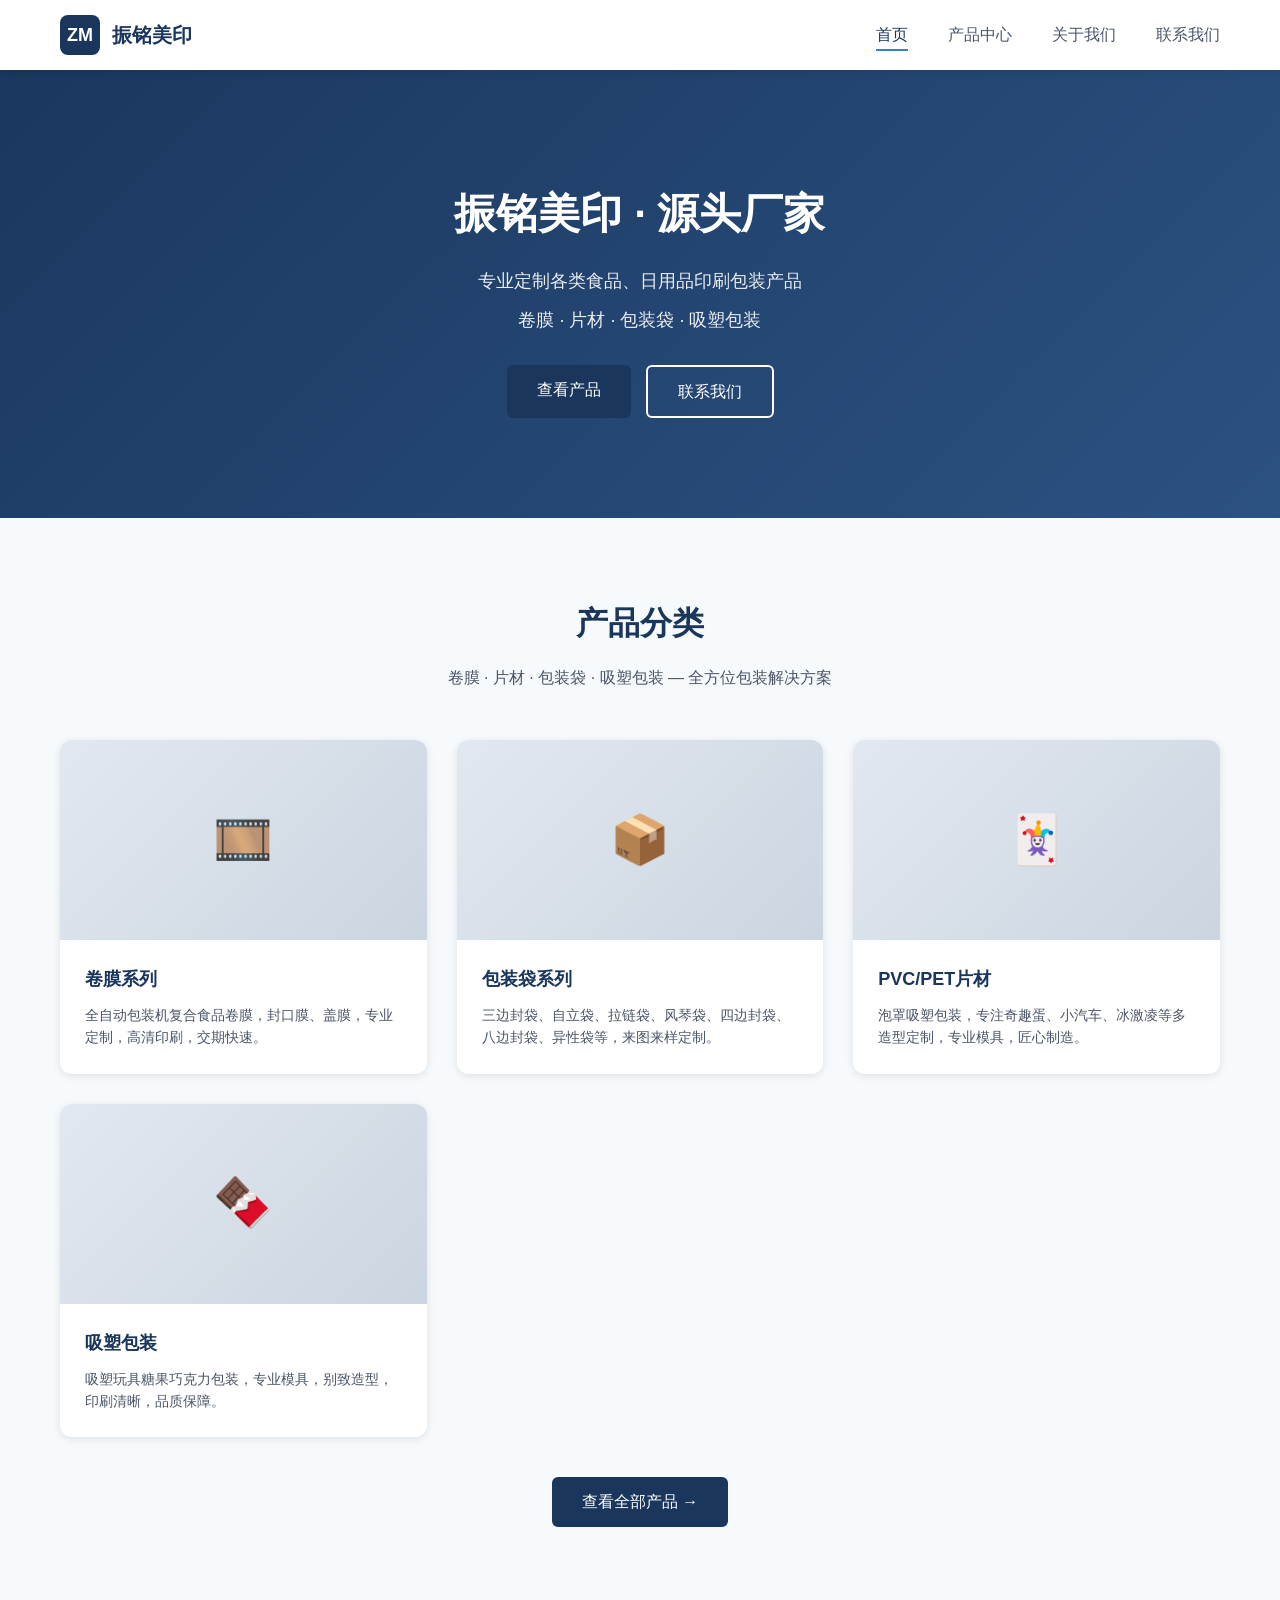
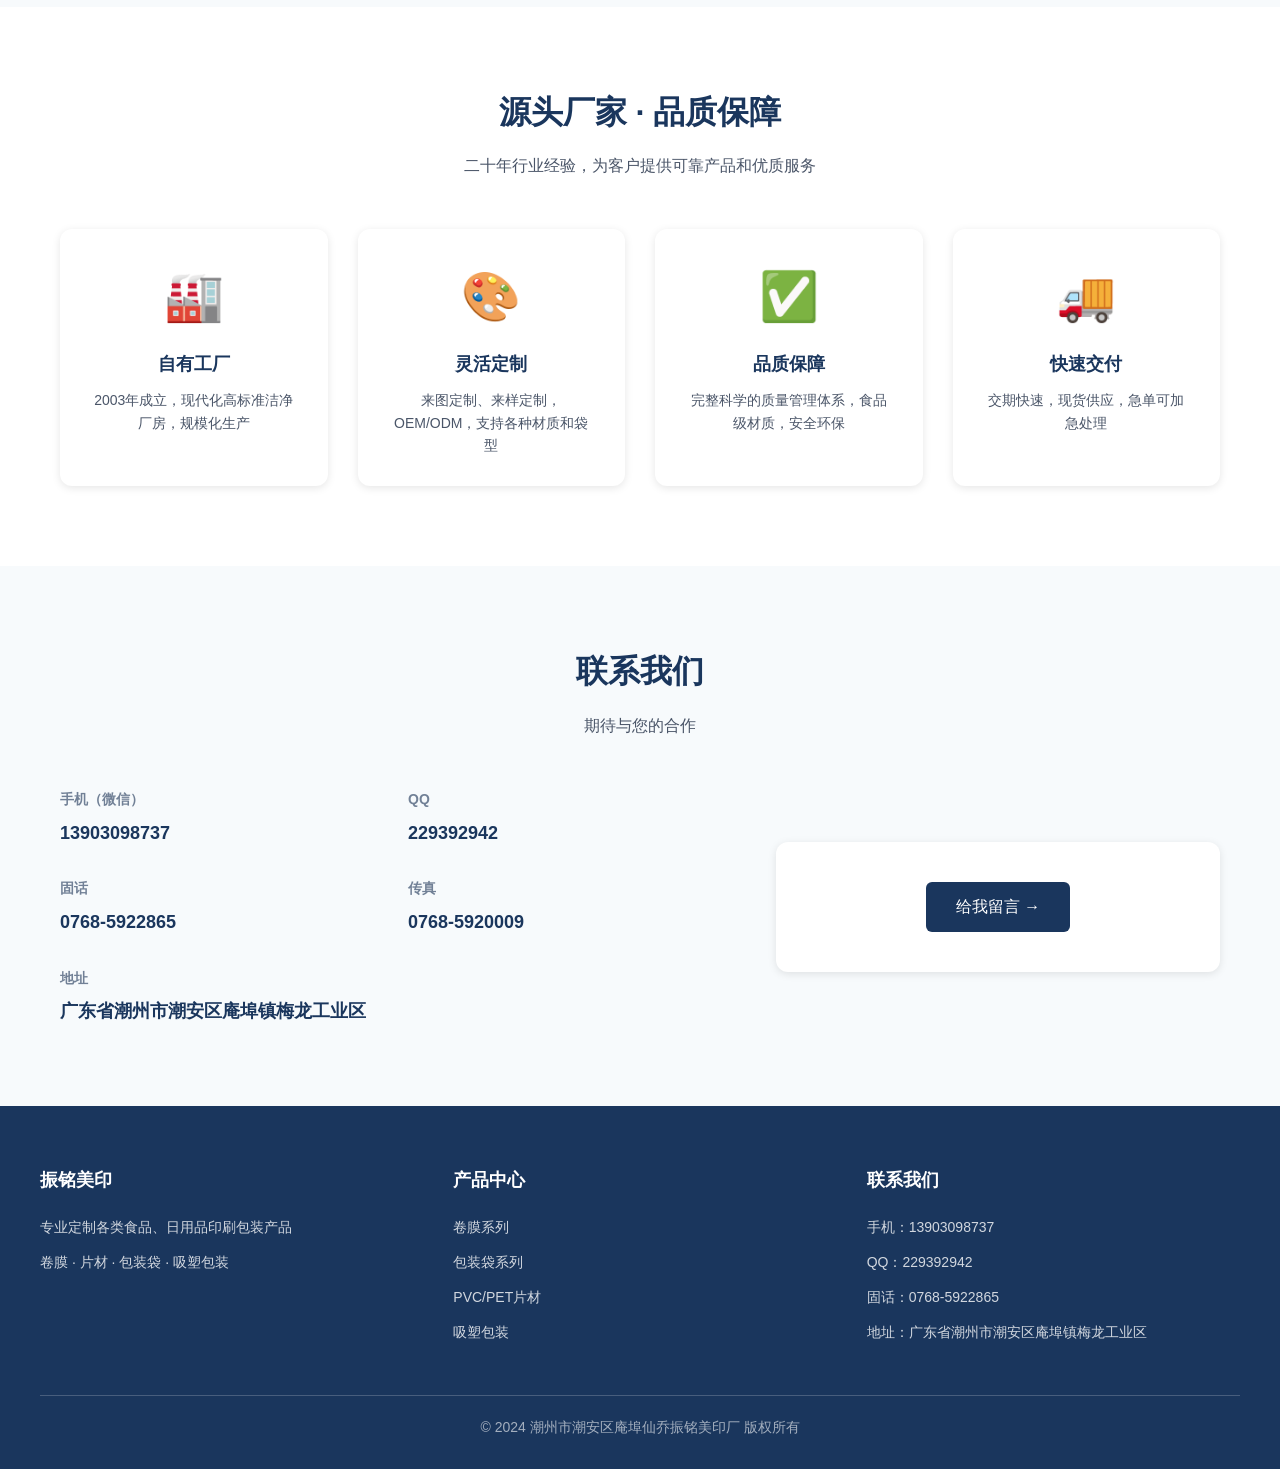
==== index.html @ 3ae56b11 "Update website with company info and products" ====
<!DOCTYPE html>
<html lang="zh-CN">
<head>
  <meta charset="UTF-8">
  <meta name="viewport" content="width=device-width, initial-scale=1.0">
  <title>振铭美印 - 专业食品包装定制厂家</title>
  <link rel="stylesheet" href="css/style.css">
</head>
<body>
  <!-- 导航栏 -->
  <header class="header">
    <nav class="nav">
      <a href="index.html" class="logo">
        <div class="logo-icon">ZM</div>
        <span class="logo-text">振铭美印</span>
      </a>
      <ul class="nav-menu">
        <li><a href="index.html" class="active">首页</a></li>
        <li><a href="products.html">产品中心</a></li>
        <li><a href="about.html">关于我们</a></li>
        <li><a href="contact.html">联系我们</a></li>
      </ul>
      <div class="menu-toggle">
        <span></span>
        <span></span>
        <span></span>
      </div>
    </nav>
  </header>

  <!-- 首页Banner -->
  <section class="hero">
    <div class="container">
      <div class="hero-content">
        <h1>振铭美印 · 源头厂家</h1>
        <p>专业定制各类食品、日用品印刷包装产品</p>
        <p>卷膜 · 片材 · 包装袋 · 吸塑包装</p>
        <div class="hero-btns">
          <a href="products.html" class="btn">查看产品</a>
          <a href="contact.html" class="btn btn-outline">联系我们</a>
        </div>
      </div>
    </div>
  </section>

  <!-- 产品分类 -->
  <section class="section bg-light">
    <div class="container">
      <div class="section-title">
        <h2>产品分类</h2>
        <p>卷膜 · 片材 · 包装袋 · 吸塑包装 — 全方位包装解决方案</p>
      </div>
      <div class="product-grid">
        <div class="product-card">
          <div class="product-card-img">🎞️</div>
          <div class="product-card-content">
            <h3>卷膜系列</h3>
            <p>全自动包装机复合食品卷膜，封口膜、盖膜，专业定制，高清印刷，交期快速。</p>
          </div>
        </div>
        <div class="product-card">
          <div class="product-card-img">📦</div>
          <div class="product-card-content">
            <h3>包装袋系列</h3>
            <p>三边封袋、自立袋、拉链袋、风琴袋、四边封袋、八边封袋、异性袋等，来图来样定制。</p>
          </div>
        </div>
        <div class="product-card">
          <div class="product-card-img">🃏</div>
          <div class="product-card-content">
            <h3>PVC/PET片材</h3>
            <p>泡罩吸塑包装，专注奇趣蛋、小汽车、冰激凌等多造型定制，专业模具，匠心制造。</p>
          </div>
        </div>
        <div class="product-card">
          <div class="product-card-img">🍫</div>
          <div class="product-card-content">
            <h3>吸塑包装</h3>
            <p>吸塑玩具糖果巧克力包装，专业模具，别致造型，印刷清晰，品质保障。</p>
          </div>
        </div>
      </div>
      <div style="text-align: center; margin-top: 40px;">
        <a href="products.html" class="btn">查看全部产品 →</a>
      </div>
    </div>
  </section>

  <!-- 公司优势 -->
  <section class="section">
    <div class="container">
      <div class="section-title">
        <h2>源头厂家 · 品质保障</h2>
        <p>二十年行业经验，为客户提供可靠产品和优质服务</p>
      </div>
      <div class="features-grid">
        <div class="feature-item">
          <div class="feature-icon">🏭</div>
          <h3>自有工厂</h3>
          <p>2003年成立，现代化高标准洁净厂房，规模化生产</p>
        </div>
        <div class="feature-item">
          <div class="feature-icon">🎨</div>
          <h3>灵活定制</h3>
          <p>来图定制、来样定制，OEM/ODM，支持各种材质和袋型</p>
        </div>
        <div class="feature-item">
          <div class="feature-icon">✅</div>
          <h3>品质保障</h3>
          <p>完整科学的质量管理体系，食品级材质，安全环保</p>
        </div>
        <div class="feature-item">
          <div class="feature-icon">🚚</div>
          <h3>快速交付</h3>
          <p>交期快速，现货供应，急单可加急处理</p>
        </div>
      </div>
    </div>
  </section>

  <!-- 联系方式 -->
  <section class="section bg-light">
    <div class="container">
      <div class="section-title">
        <h2>联系我们</h2>
        <p>期待与您的合作</p>
      </div>
      <div class="contact-grid">
        <div class="contact-info">
          <div class="contact-item">
            <h4>手机（微信）</h4>
            <p>13903098737</p>
          </div>
          <div class="contact-item">
            <h4>QQ</h4>
            <p>229392942</p>
          </div>
          <div class="contact-item">
            <h4>固话</h4>
            <p>0768-5922865</p>
          </div>
          <div class="contact-item">
            <h4>传真</h4>
            <p>0768-5920009</p>
          </div>
          <div class="contact-item" style="grid-column: span 2;">
            <h4>地址</h4>
            <p>广东省潮州市潮安区庵埠镇梅龙工业区</p>
          </div>
        </div>
        <div class="contact-form-wrapper">
          <a href="contact.html" class="btn">给我留言 →</a>
        </div>
      </div>
    </div>
  </section>

  <!-- 页脚 -->
  <footer class="footer">
    <div class="footer-content">
      <div class="footer-section">
        <h3>振铭美印</h3>
        <p>专业定制各类食品、日用品印刷包装产品</p>
        <p>卷膜 · 片材 · 包装袋 · 吸塑包装</p>
      </div>
      <div class="footer-section">
        <h3>产品中心</h3>
        <ul>
          <li>卷膜系列</li>
          <li>包装袋系列</li>
          <li>PVC/PET片材</li>
          <li>吸塑包装</li>
        </ul>
      </div>
      <div class="footer-section">
        <h3>联系我们</h3>
        <ul>
          <li>手机：13903098737</li>
          <li>QQ：229392942</li>
          <li>固话：0768-5922865</li>
          <li>地址：广东省潮州市潮安区庵埠镇梅龙工业区</li>
        </ul>
      </div>
    </div>
    <div class="footer-bottom">
      <p>© 2024 潮州市潮安区庵埠仙乔振铭美印厂 版权所有</p>
    </div>
  </footer>

  <style>
    /* Hero区域 */
    .hero {
      background: linear-gradient(135deg, #1a365d 0%, #2c5282 100%);
      color: white;
      padding: 180px 20px 100px;
      text-align: center;
    }
    .hero-content h1 {
      font-size: 42px;
      margin-bottom: 20px;
    }
    .hero-content p {
      font-size: 18px;
      margin-bottom: 10px;
      opacity: 0.9;
    }
    .hero-btns {
      margin-top: 30px;
      display: flex;
      gap: 15px;
      justify-content: center;
    }
    .hero .btn-outline {
      border-color: white;
      color: white;
    }
    .hero .btn-outline:hover {
      background: white;
      color: #1a365d;
    }

    /* 特性网格 */
    .features-grid {
      display: grid;
      grid-template-columns: repeat(auto-fit, minmax(240px, 1fr));
      gap: 30px;
    }
    .feature-item {
      text-align: center;
      padding: 30px;
      background: var(--bg-white);
      border-radius: 12px;
      box-shadow: var(--shadow);
    }
    .feature-icon {
      font-size: 48px;
      margin-bottom: 15px;
    }
    .feature-item h3 {
      font-size: 18px;
      color: var(--primary-color);
      margin-bottom: 10px;
    }
    .feature-item p {
      font-size: 14px;
      color: var(--text-gray);
    }

    /* 联系信息 */
    .contact-grid {
      display: grid;
      grid-template-columns: 1.5fr 1fr;
      gap: 50px;
      align-items: center;
    }
    .contact-info {
      display: grid;
      grid-template-columns: 1fr 1fr;
      gap: 30px;
    }
    .contact-item h4 {
      font-size: 14px;
      color: var(--text-light);
      margin-bottom: 8px;
    }
    .contact-item p {
      font-size: 18px;
      color: var(--primary-color);
      font-weight: 600;
    }
    .contact-form-wrapper {
      text-align: center;
      padding: 40px;
      background: var(--bg-white);
      border-radius: 12px;
      box-shadow: var(--shadow);
    }

    @media (max-width: 768px) {
      .hero-content h1 {
        font-size: 28px;
      }
      .hero-btns {
        flex-direction: column;
        align-items: center;
      }
      .contact-grid {
        grid-template-columns: 1fr;
      }
      .contact-info {
        grid-template-columns: 1fr;
      }
      .contact-item {
        grid-column: span 1 !important;
      }
    }

    .bg-light {
      background-color: var(--bg-light);
    }
  </style>

  <script src="js/main.js"></script>
</body>
</html>
---- css/style.css ----
/* ==================== 全局样式 ==================== */
* {
  margin: 0;
  padding: 0;
  box-sizing: border-box;
}

:root {
  --primary-color: #1a365d;
  --primary-light: #2c5282;
  --secondary-color: #4a5568;
  --accent-color: #3182ce;
  --bg-light: #f7fafc;
  --bg-white: #ffffff;
  --text-dark: #1a202c;
  --text-gray: #4a5568;
  --text-light: #718096;
  --border-color: #e2e8f0;
  --shadow: 0 2px 8px rgba(0, 0, 0, 0.1);
  --shadow-hover: 0 4px 16px rgba(0, 0, 0, 0.15);
}

html {
  scroll-behavior: smooth;
}

body {
  font-family: "Microsoft YaHei", "PingFang SC", "Hiragino Sans GB",
    "Heiti SC", sans-serif;
  line-height: 1.6;
  color: var(--text-dark);
  background-color: var(--bg-white);
}

a {
  text-decoration: none;
  color: inherit;
}

ul {
  list-style: none;
}

img {
  max-width: 100%;
  height: auto;
}

/* ==================== 导航栏 ==================== */
.header {
  position: fixed;
  top: 0;
  left: 0;
  right: 0;
  background: var(--bg-white);
  box-shadow: var(--shadow);
  z-index: 1000;
}

.nav {
  max-width: 1200px;
  margin: 0 auto;
  padding: 0 20px;
  display: flex;
  justify-content: space-between;
  align-items: center;
  height: 70px;
}

.logo {
  display: flex;
  align-items: center;
  gap: 12px;
}

.logo-icon {
  width: 40px;
  height: 40px;
  background: var(--primary-color);
  border-radius: 8px;
  display: flex;
  align-items: center;
  justify-content: center;
  color: white;
  font-size: 18px;
  font-weight: bold;
}

.logo-text {
  font-size: 20px;
  font-weight: 700;
  color: var(--primary-color);
}

.nav-menu {
  display: flex;
  gap: 40px;
}

.nav-menu a {
  font-size: 16px;
  color: var(--text-gray);
  padding: 8px 0;
  position: relative;
  transition: color 0.3s;
}

.nav-menu a::after {
  content: "";
  position: absolute;
  bottom: 0;
  left: 0;
  width: 0;
  height: 2px;
  background: var(--accent-color);
  transition: width 0.3s;
}

.nav-menu a:hover,
.nav-menu a.active {
  color: var(--primary-color);
}

.nav-menu a:hover::after,
.nav-menu a.active::after {
  width: 100%;
}

.menu-toggle {
  display: none;
  flex-direction: column;
  gap: 5px;
  cursor: pointer;
  padding: 10px;
}

.menu-toggle span {
  width: 25px;
  height: 3px;
  background: var(--primary-color);
  border-radius: 2px;
  transition: all 0.3s;
}

/* ==================== 移动端菜单 ==================== */
@media (max-width: 768px) {
  .menu-toggle {
    display: flex;
  }

  .nav-menu {
    position: fixed;
    top: 70px;
    left: 0;
    right: 0;
    background: var(--bg-white);
    flex-direction: column;
    padding: 20px;
    gap: 0;
    box-shadow: var(--shadow);
    transform: translateY(-100%);
    opacity: 0;
    visibility: hidden;
    transition: all 0.3s;
  }

  .nav-menu.active {
    transform: translateY(0);
    opacity: 1;
    visibility: visible;
  }

  .nav-menu li a {
    display: block;
    padding: 15px 0;
    border-bottom: 1px solid var(--border-color);
  }

  .nav-menu a::after {
    display: none;
  }
}

/* ==================== 页脚 ==================== */
.footer {
  background: var(--primary-color);
  color: white;
  padding: 60px 20px 30px;
}

.footer-content {
  max-width: 1200px;
  margin: 0 auto;
  display: grid;
  grid-template-columns: repeat(auto-fit, minmax(250px, 1fr));
  gap: 40px;
}

.footer-section h3 {
  font-size: 18px;
  margin-bottom: 20px;
  color: white;
}

.footer-section p,
.footer-section li {
  font-size: 14px;
  color: rgba(255, 255, 255, 0.8);
  margin-bottom: 10px;
  line-height: 1.8;
}

.footer-section a:hover {
  color: var(--accent-color);
}

.footer-bottom {
  max-width: 1200px;
  margin: 40px auto 0;
  padding-top: 20px;
  border-top: 1px solid rgba(255, 255, 255, 0.2);
  text-align: center;
  font-size: 14px;
  color: rgba(255, 255, 255, 0.6);
}

/* ==================== 通用组件 ==================== */
.container {
  max-width: 1200px;
  margin: 0 auto;
  padding: 0 20px;
}

.section {
  padding: 80px 20px;
}

.section-title {
  text-align: center;
  margin-bottom: 50px;
}

.section-title h2 {
  font-size: 32px;
  color: var(--primary-color);
  margin-bottom: 15px;
}

.section-title p {
  font-size: 16px;
  color: var(--text-gray);
}

.btn {
  display: inline-block;
  padding: 12px 30px;
  background: var(--primary-color);
  color: white;
  border-radius: 6px;
  font-size: 16px;
  transition: all 0.3s;
  border: none;
  cursor: pointer;
}

.btn:hover {
  background: var(--primary-light);
  transform: translateY(-2px);
  box-shadow: var(--shadow-hover);
}

.btn-outline {
  background: transparent;
  border: 2px solid var(--primary-color);
  color: var(--primary-color);
}

.btn-outline:hover {
  background: var(--primary-color);
  color: white;
}

/* ==================== 页面标题区 ==================== */
.page-header {
  background: linear-gradient(135deg, var(--primary-color) 0%, var(--primary-light) 100%);
  color: white;
  padding: 140px 20px 60px;
  text-align: center;
}

.page-header h1 {
  font-size: 36px;
  margin-bottom: 15px;
}

.page-header p {
  font-size: 18px;
  opacity: 0.9;
}

/* ==================== 产品卡片网格 ==================== */
.product-grid {
  display: grid;
  grid-template-columns: repeat(auto-fill, minmax(280px, 1fr));
  gap: 30px;
}

.product-card {
  background: var(--bg-white);
  border-radius: 12px;
  overflow: hidden;
  box-shadow: var(--shadow);
  transition: all 0.3s;
}

.product-card:hover {
  transform: translateY(-8px);
  box-shadow: var(--shadow-hover);
}

.product-card-img {
  height: 200px;
  background: linear-gradient(135deg, #e2e8f0 0%, #cbd5e0 100%);
  display: flex;
  align-items: center;
  justify-content: center;
  font-size: 48px;
  color: var(--text-light);
}

.product-card-content {
  padding: 25px;
}

.product-card h3 {
  font-size: 18px;
  color: var(--primary-color);
  margin-bottom: 10px;
}

.product-card p {
  font-size: 14px;
  color: var(--text-gray);
  line-height: 1.6;
}

/* ==================== 表单样式 ==================== */
.form-group {
  margin-bottom: 20px;
}

.form-group label {
  display: block;
  font-size: 14px;
  color: var(--text-gray);
  margin-bottom: 8px;
}

.form-group input,
.form-group textarea {
  width: 100%;
  padding: 12px 15px;
  border: 1px solid var(--border-color);
  border-radius: 6px;
  font-size: 16px;
  font-family: inherit;
  transition: border-color 0.3s;
}

.form-group input:focus,
.form-group textarea:focus {
  outline: none;
  border-color: var(--accent-color);
}

.form-group textarea {
  min-height: 120px;
  resize: vertical;
}

/* ==================== 响应式工具 ==================== */
@media (max-width: 768px) {
  .section {
    padding: 60px 20px;
  }

  .section-title h2 {
    font-size: 26px;
  }

  .page-header {
    padding: 120px 20px 50px;
  }

  .page-header h1 {
    font-size: 28px;
  }
}
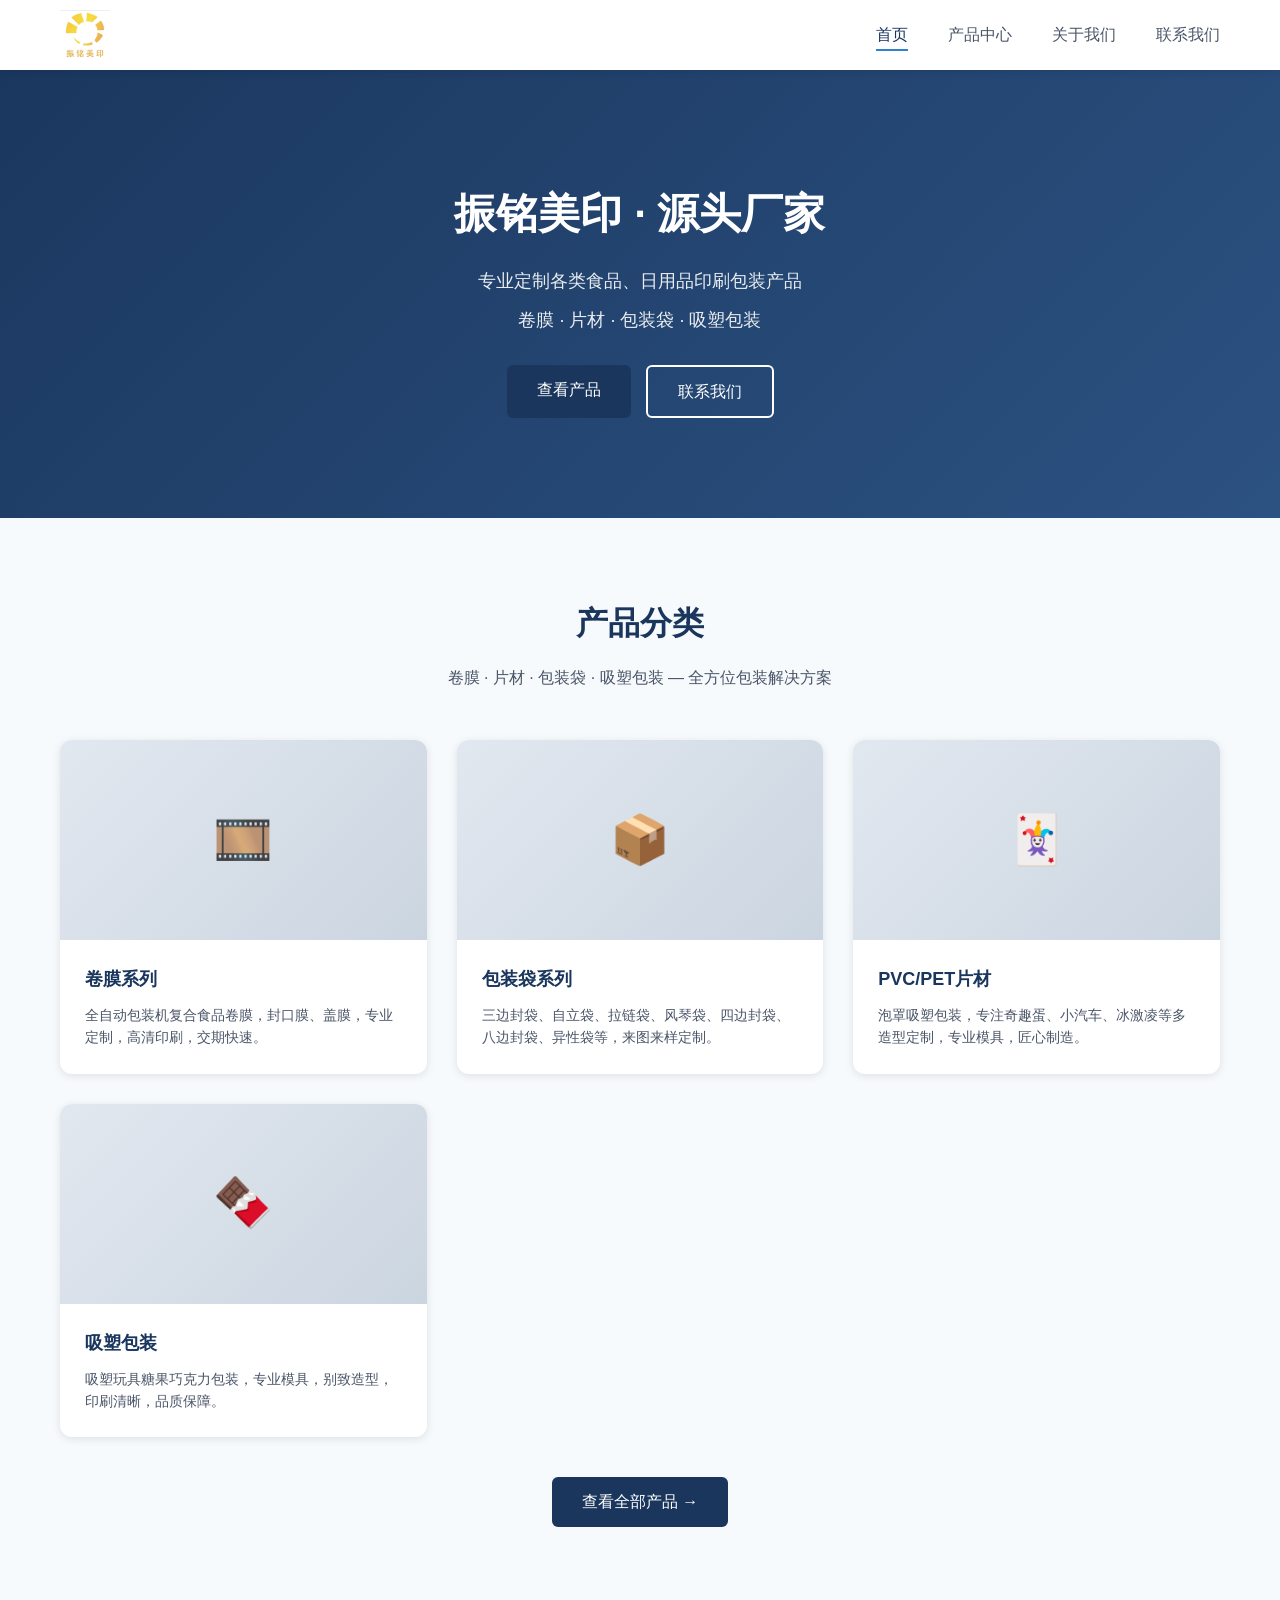
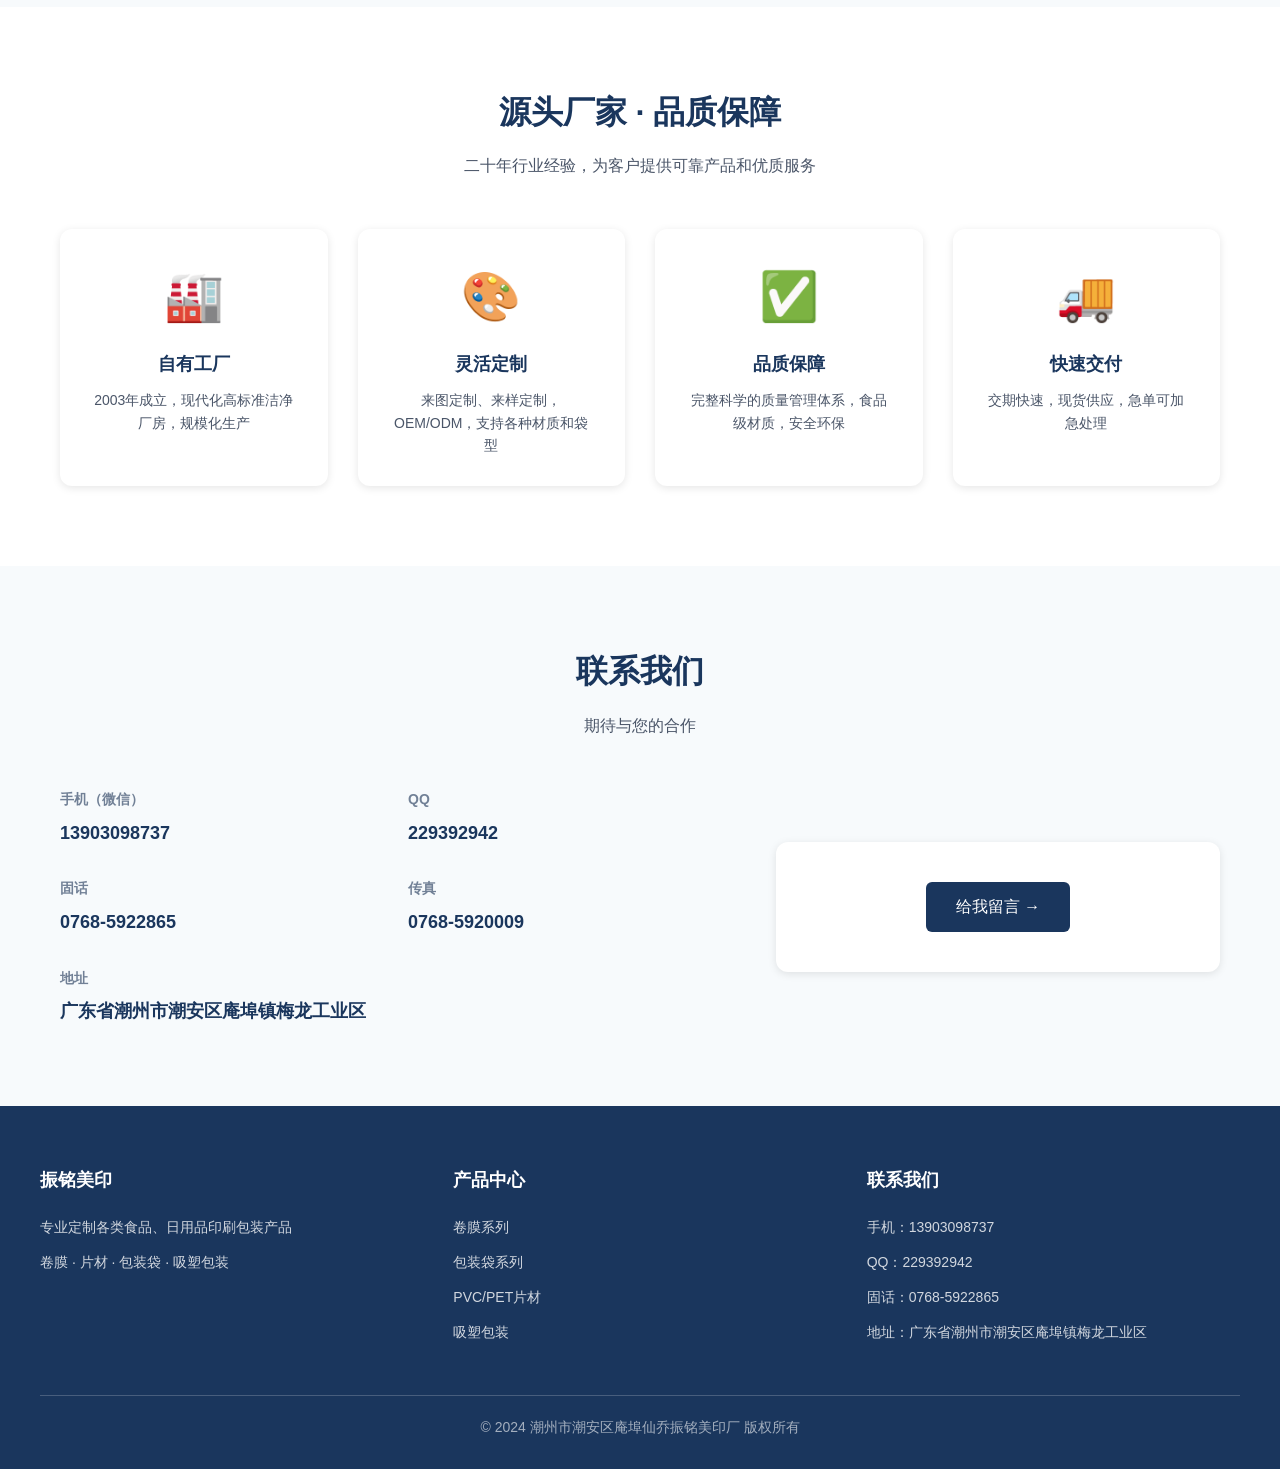
==== commit 37e73713: "Add logo to website" ====
--- a/index.html
+++ b/index.html
@@ -11,8 +11,7 @@
   <header class="header">
     <nav class="nav">
       <a href="index.html" class="logo">
-        <div class="logo-icon">ZM</div>
-        <span class="logo-text">振铭美印</span>
+        <img src="images/logo.jpg" alt="振铭美印" class="logo-img">
       </a>
       <ul class="nav-menu">
         <li><a href="index.html" class="active">首页</a></li>
--- a/css/style.css
+++ b/css/style.css
@@ -71,6 +71,11 @@
   display: flex;
   align-items: center;
   gap: 12px;
+}
+
+.logo-img {
+  height: 50px;
+  width: auto;
 }
 
 .logo-icon {
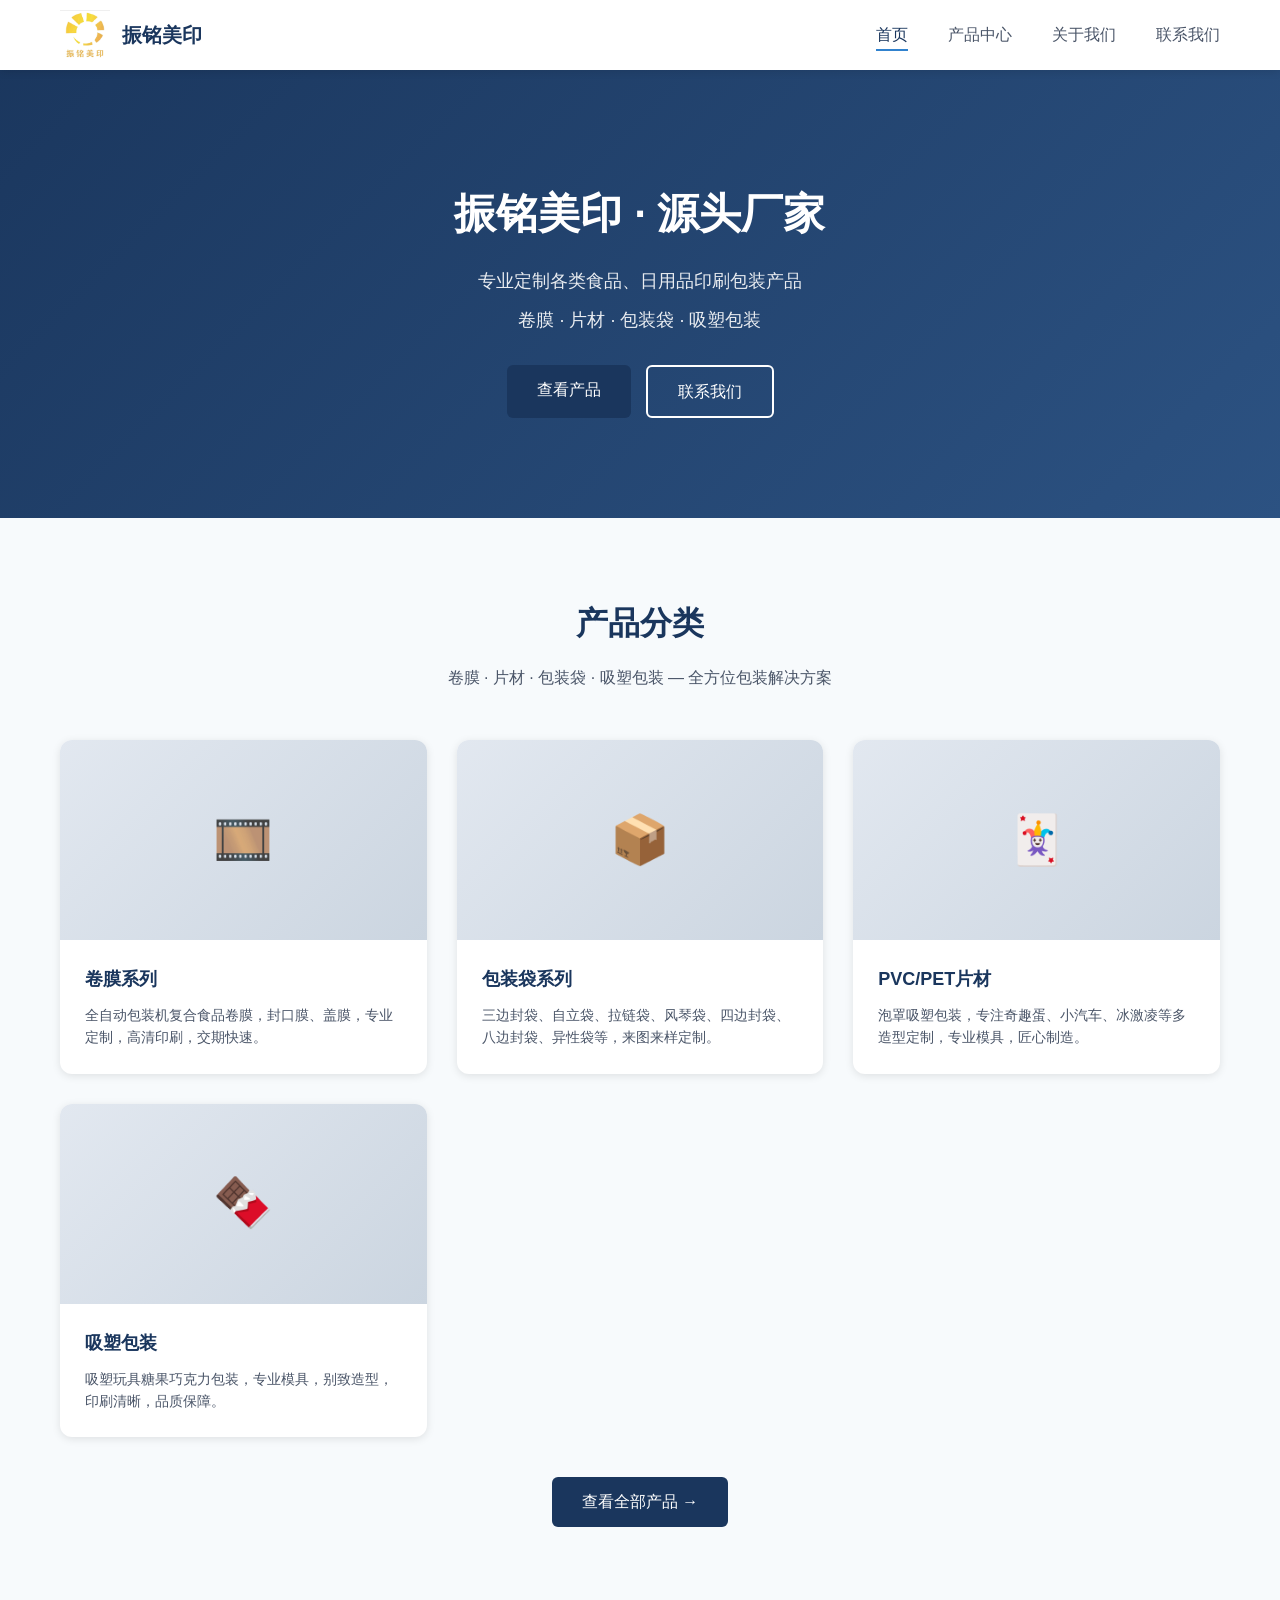
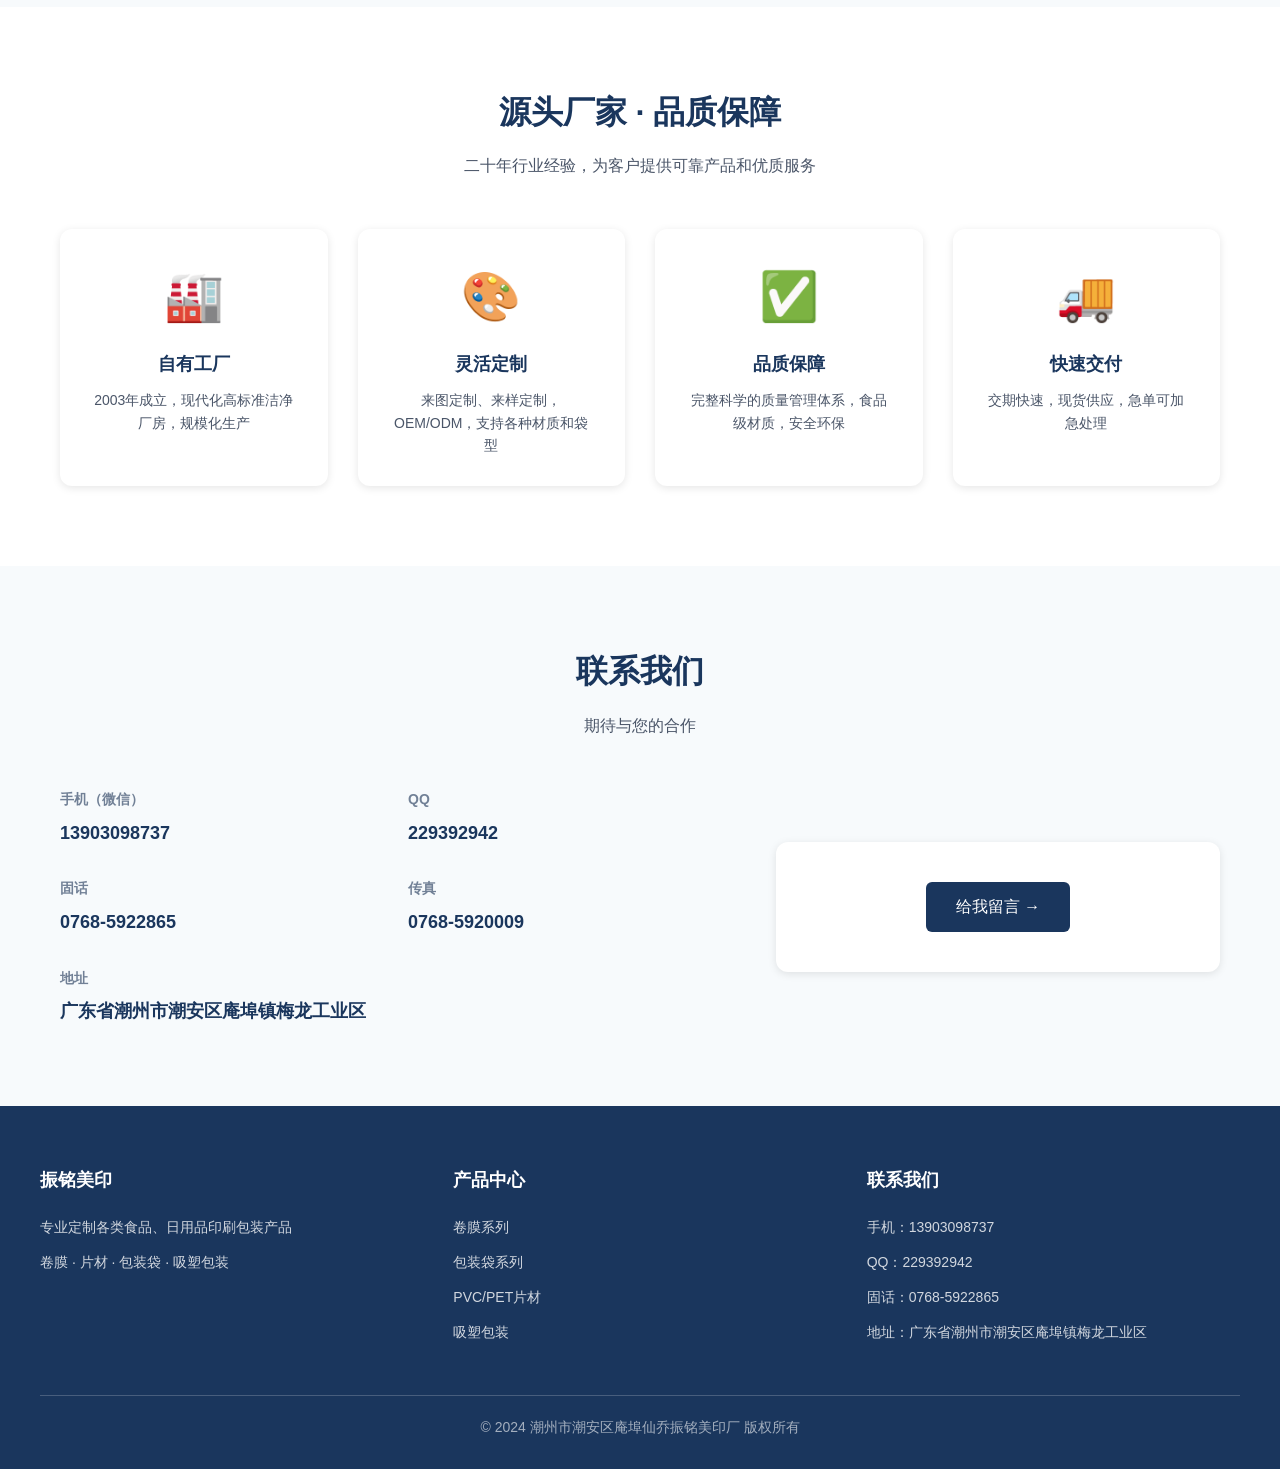
==== commit 3d9483fa: "Add company name text next to logo" ====
--- a/index.html
+++ b/index.html
@@ -12,6 +12,7 @@
     <nav class="nav">
       <a href="index.html" class="logo">
         <img src="images/logo.jpg" alt="振铭美印" class="logo-img">
+        <span class="logo-text">振铭美印</span>
       </a>
       <ul class="nav-menu">
         <li><a href="index.html" class="active">首页</a></li>
--- a/css/style.css
+++ b/css/style.css
@@ -76,6 +76,12 @@
 .logo-img {
   height: 50px;
   width: auto;
+}
+
+.logo-text {
+  font-size: 20px;
+  font-weight: 700;
+  color: var(--primary-color);
 }
 
 .logo-icon {
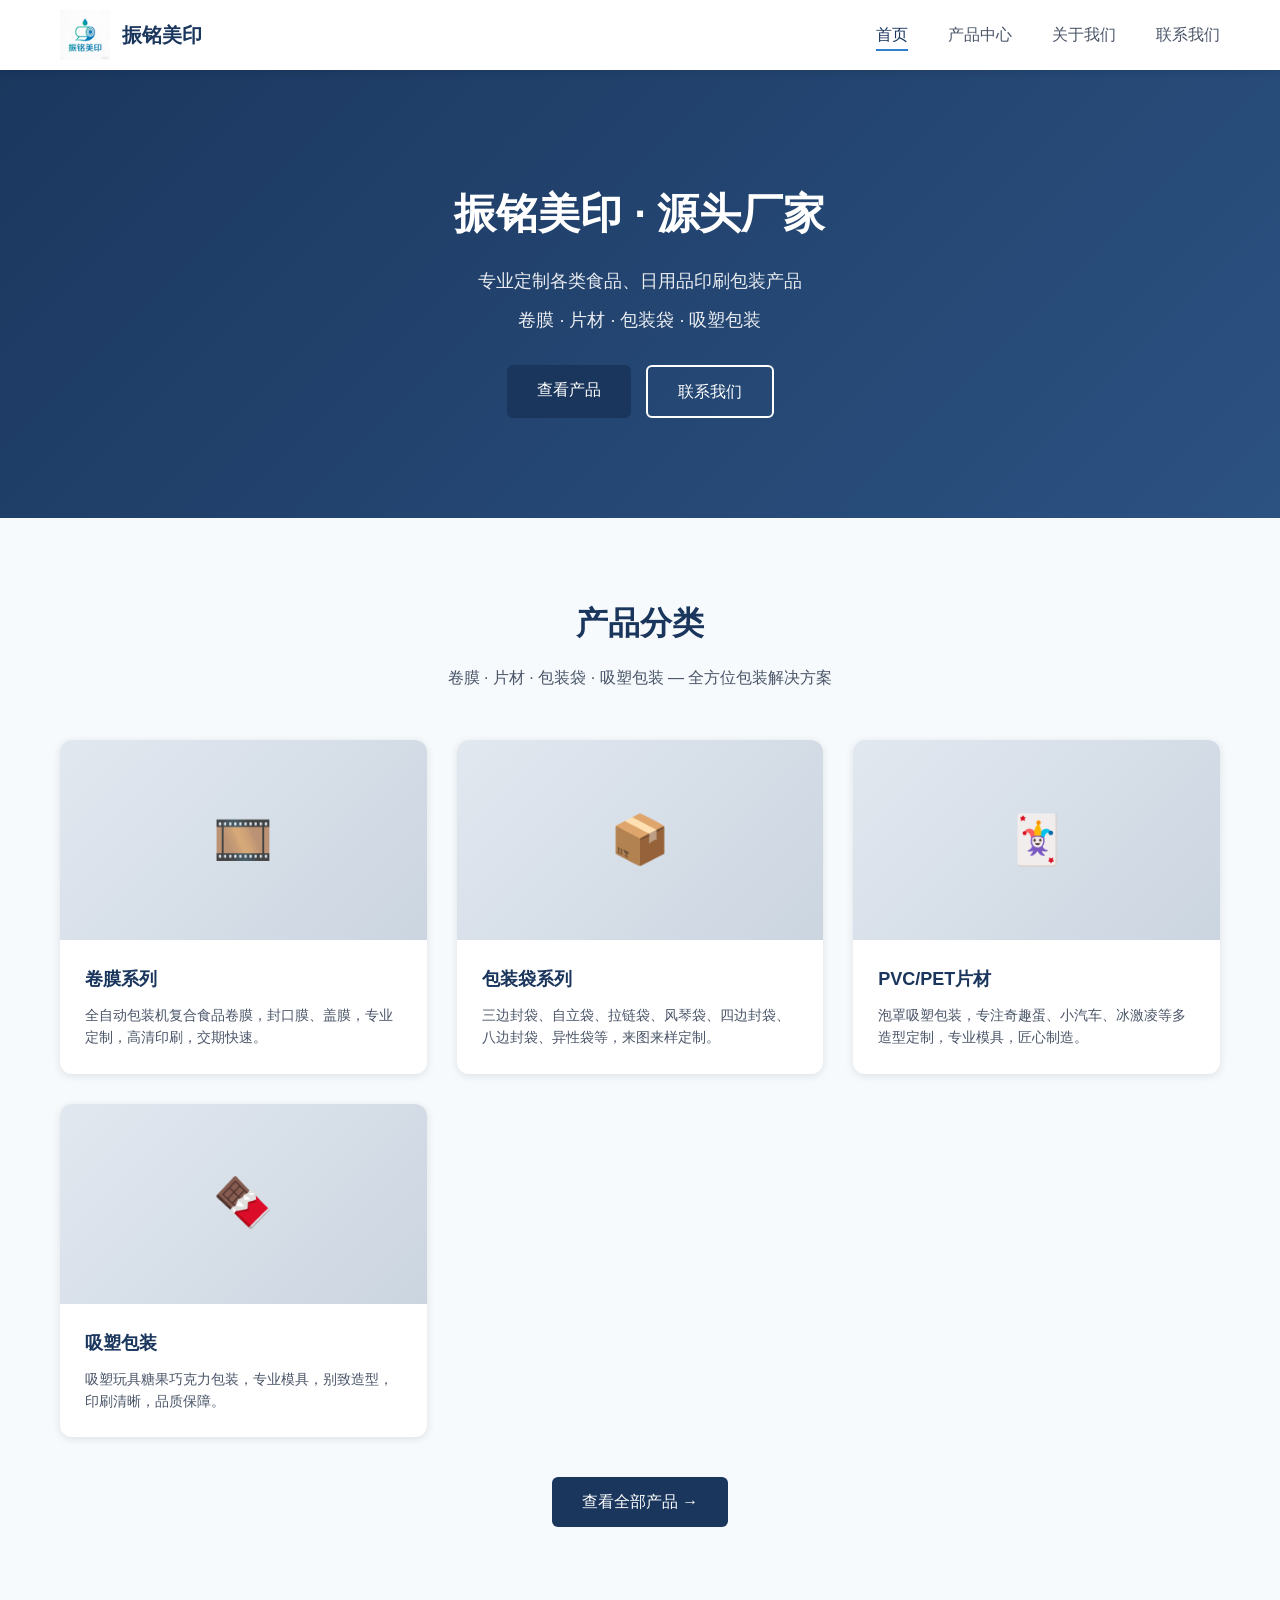
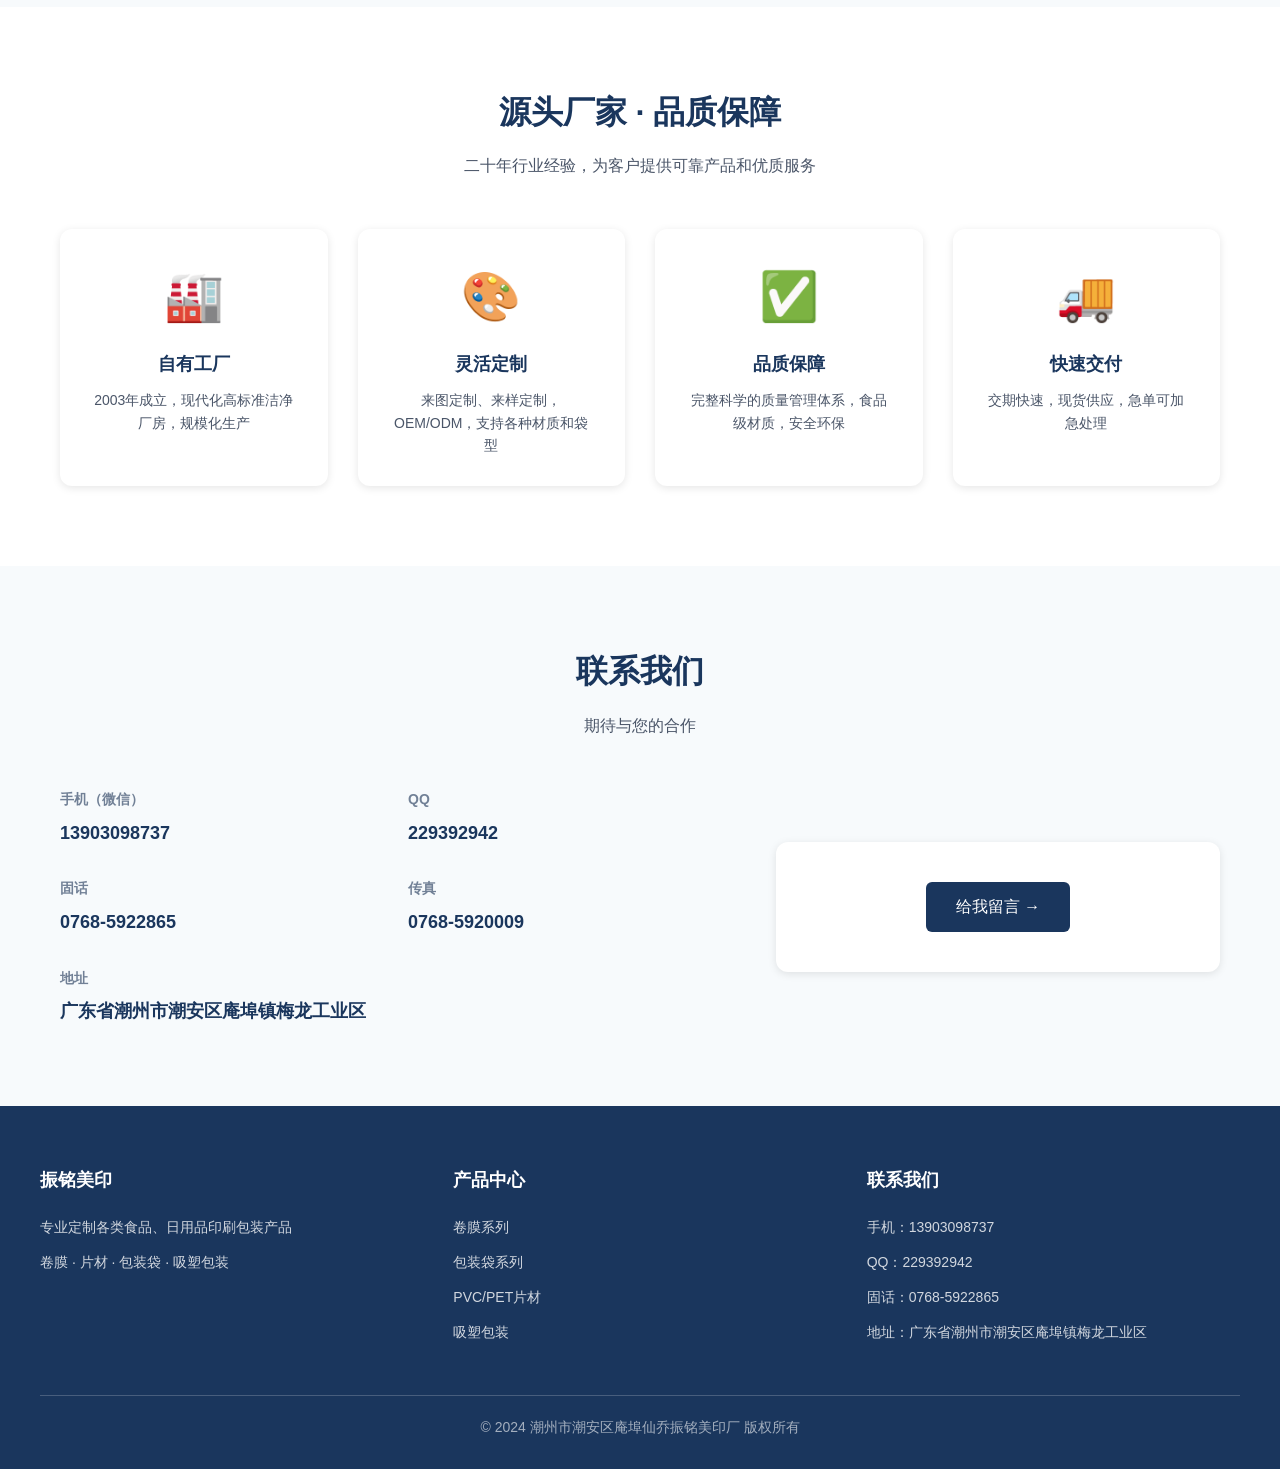
==== commit a9cd8ab8: "Update logo to new design (JPEG compressed) Co-Authored-By: Claude Opus 4.6 <noreply@anthropic.com>" ====
--- a/index.html
+++ b/index.html
@@ -11,7 +11,7 @@
   <header class="header">
     <nav class="nav">
       <a href="index.html" class="logo">
-        <img src="images/logo.jpg" alt="振铭美印" class="logo-img">
+        <img src="images/logo-new.jpg" alt="振铭美印" class="logo-img">
         <span class="logo-text">振铭美印</span>
       </a>
       <ul class="nav-menu">
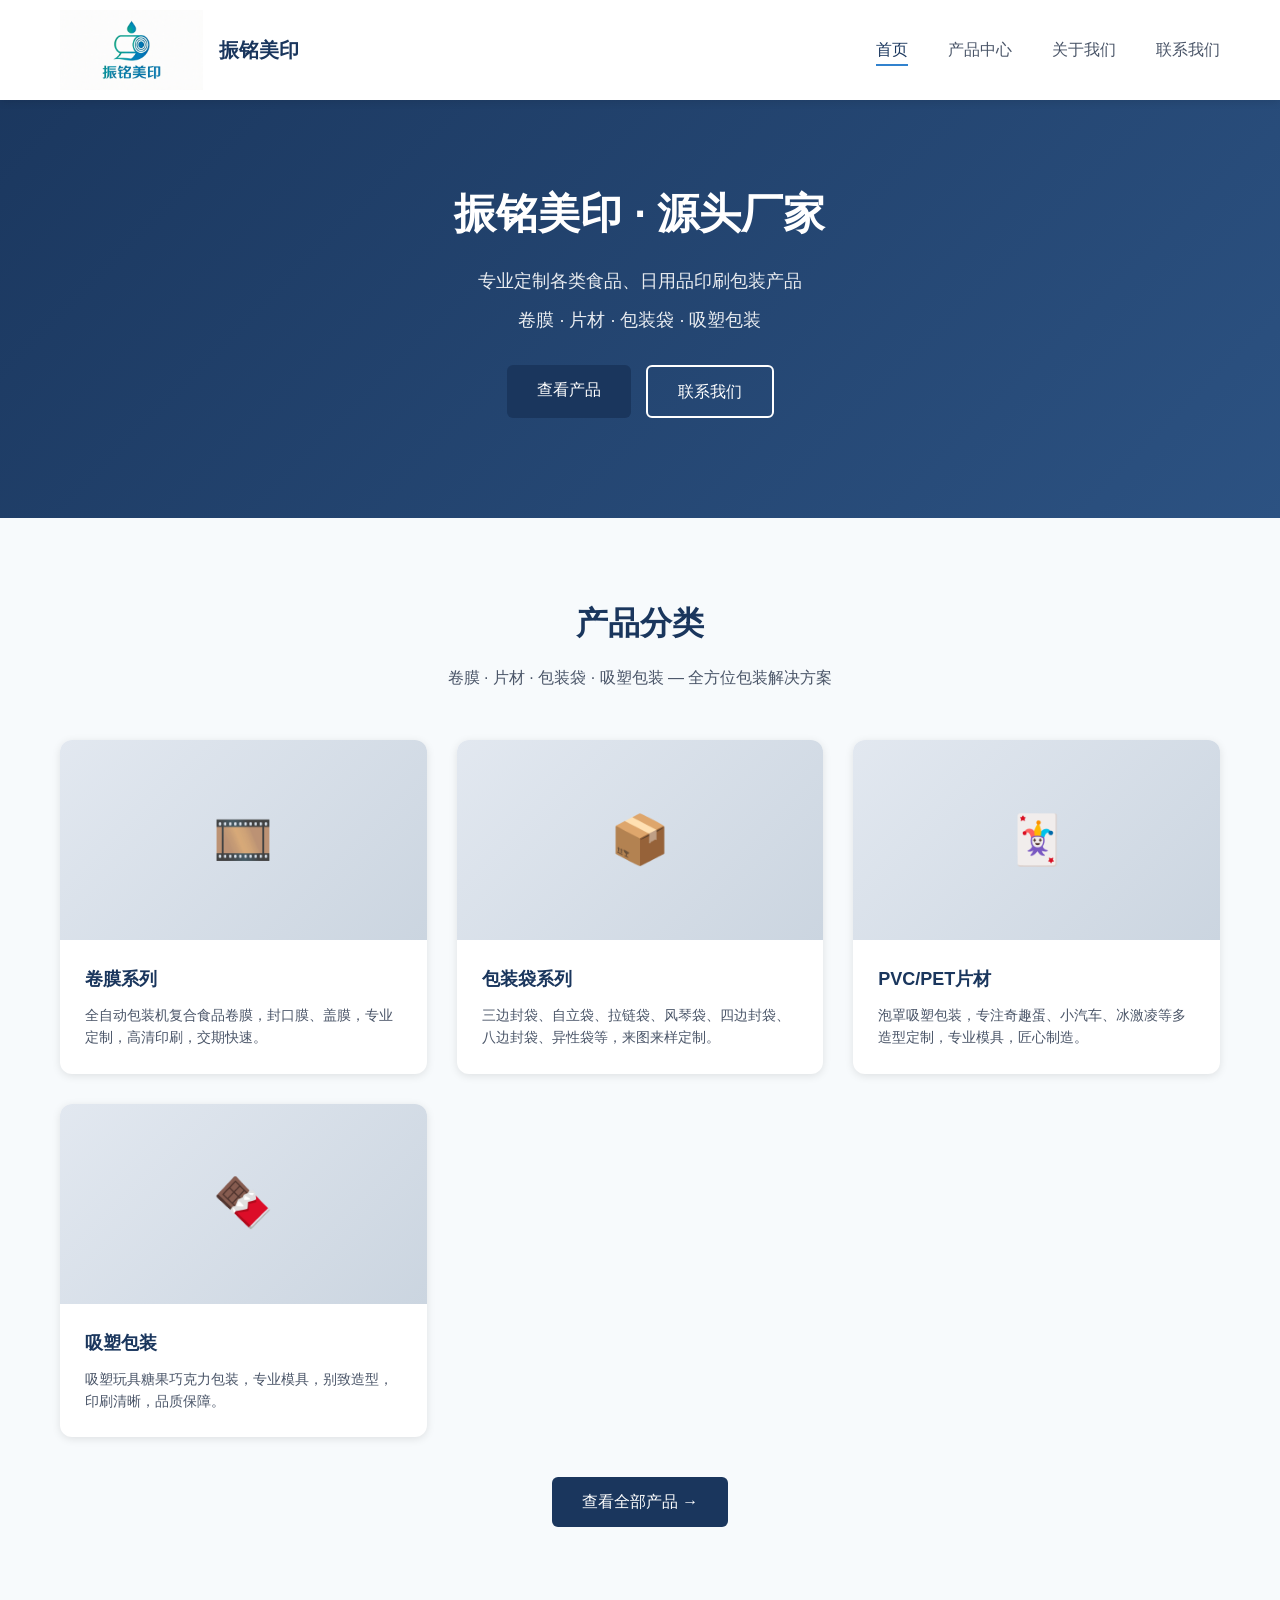
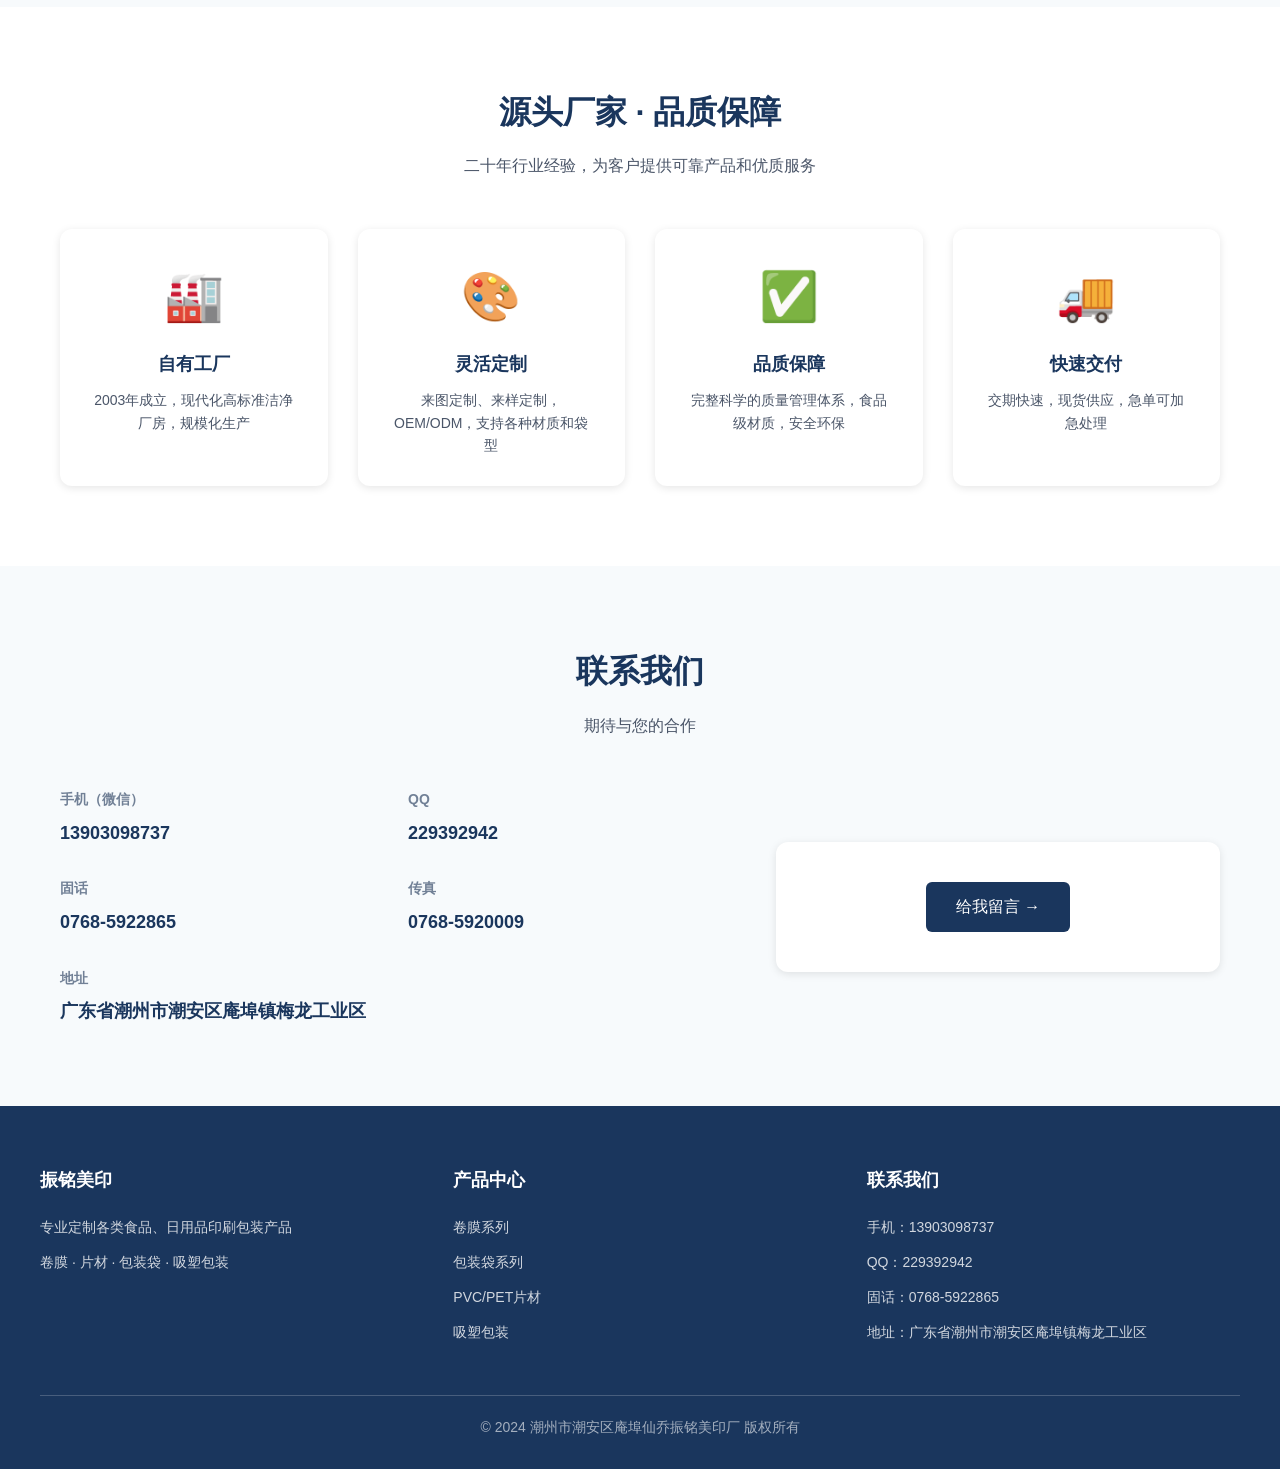
==== commit 2322a452: "更新 logo 为新设计的 PNG 版本 将所有页面的 logo 从 jpg 替换为新设计的 png 格式  Co-Authored-By: Claude Opus 4.6 <noreply@anth" ====
--- a/index.html
+++ b/index.html
@@ -11,7 +11,7 @@
   <header class="header">
     <nav class="nav">
       <a href="index.html" class="logo">
-        <img src="images/logo-new.jpg" alt="振铭美印" class="logo-img">
+        <img src="images/logo-new.png" alt="振铭美印" class="logo-img">
         <span class="logo-text">振铭美印</span>
       </a>
       <ul class="nav-menu">
--- a/css/style.css
+++ b/css/style.css
@@ -64,22 +64,22 @@
   display: flex;
   justify-content: space-between;
   align-items: center;
-  height: 70px;
+  height: 100px;
 }
 
 .logo {
   display: flex;
   align-items: center;
-  gap: 12px;
+  gap: 16px;
 }
 
 .logo-img {
-  height: 50px;
+  height: 80px;
   width: auto;
 }
 
 .logo-text {
-  font-size: 20px;
+  font-size: 24px;
   font-weight: 700;
   color: var(--primary-color);
 }
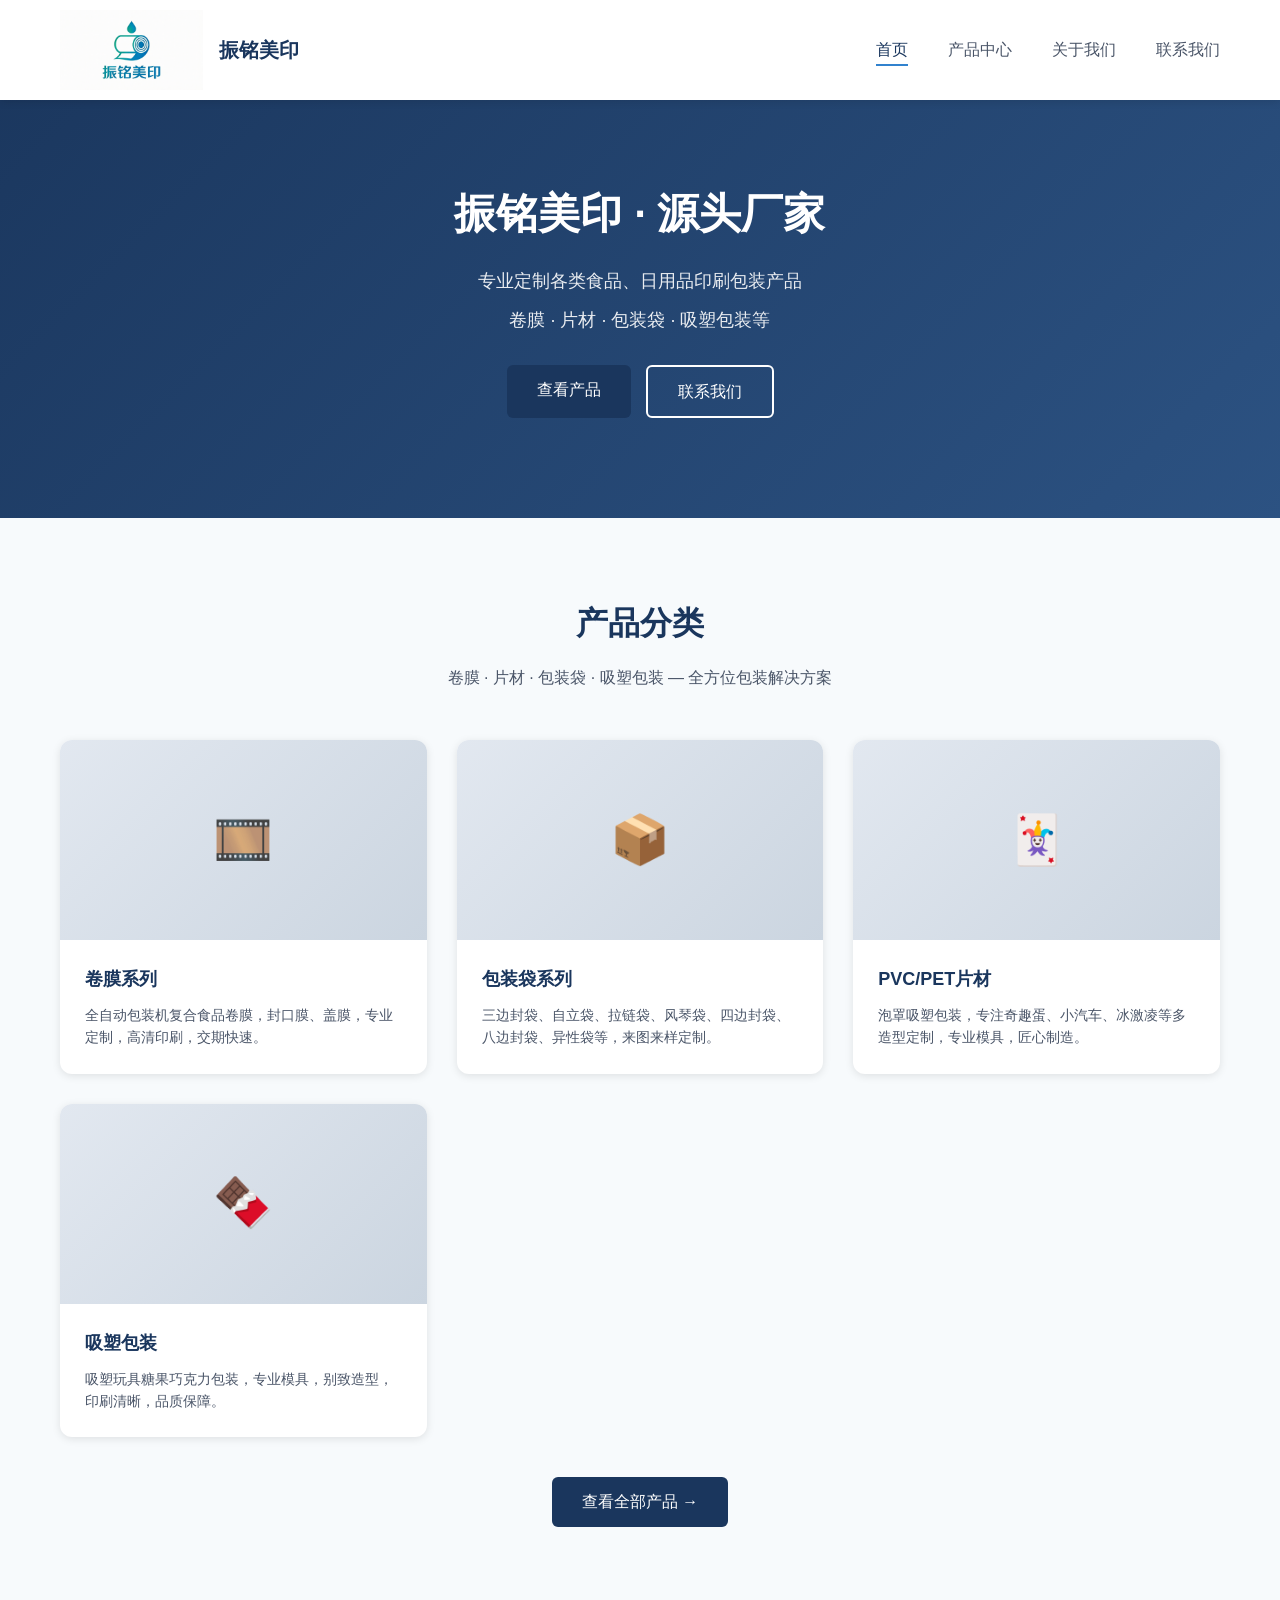
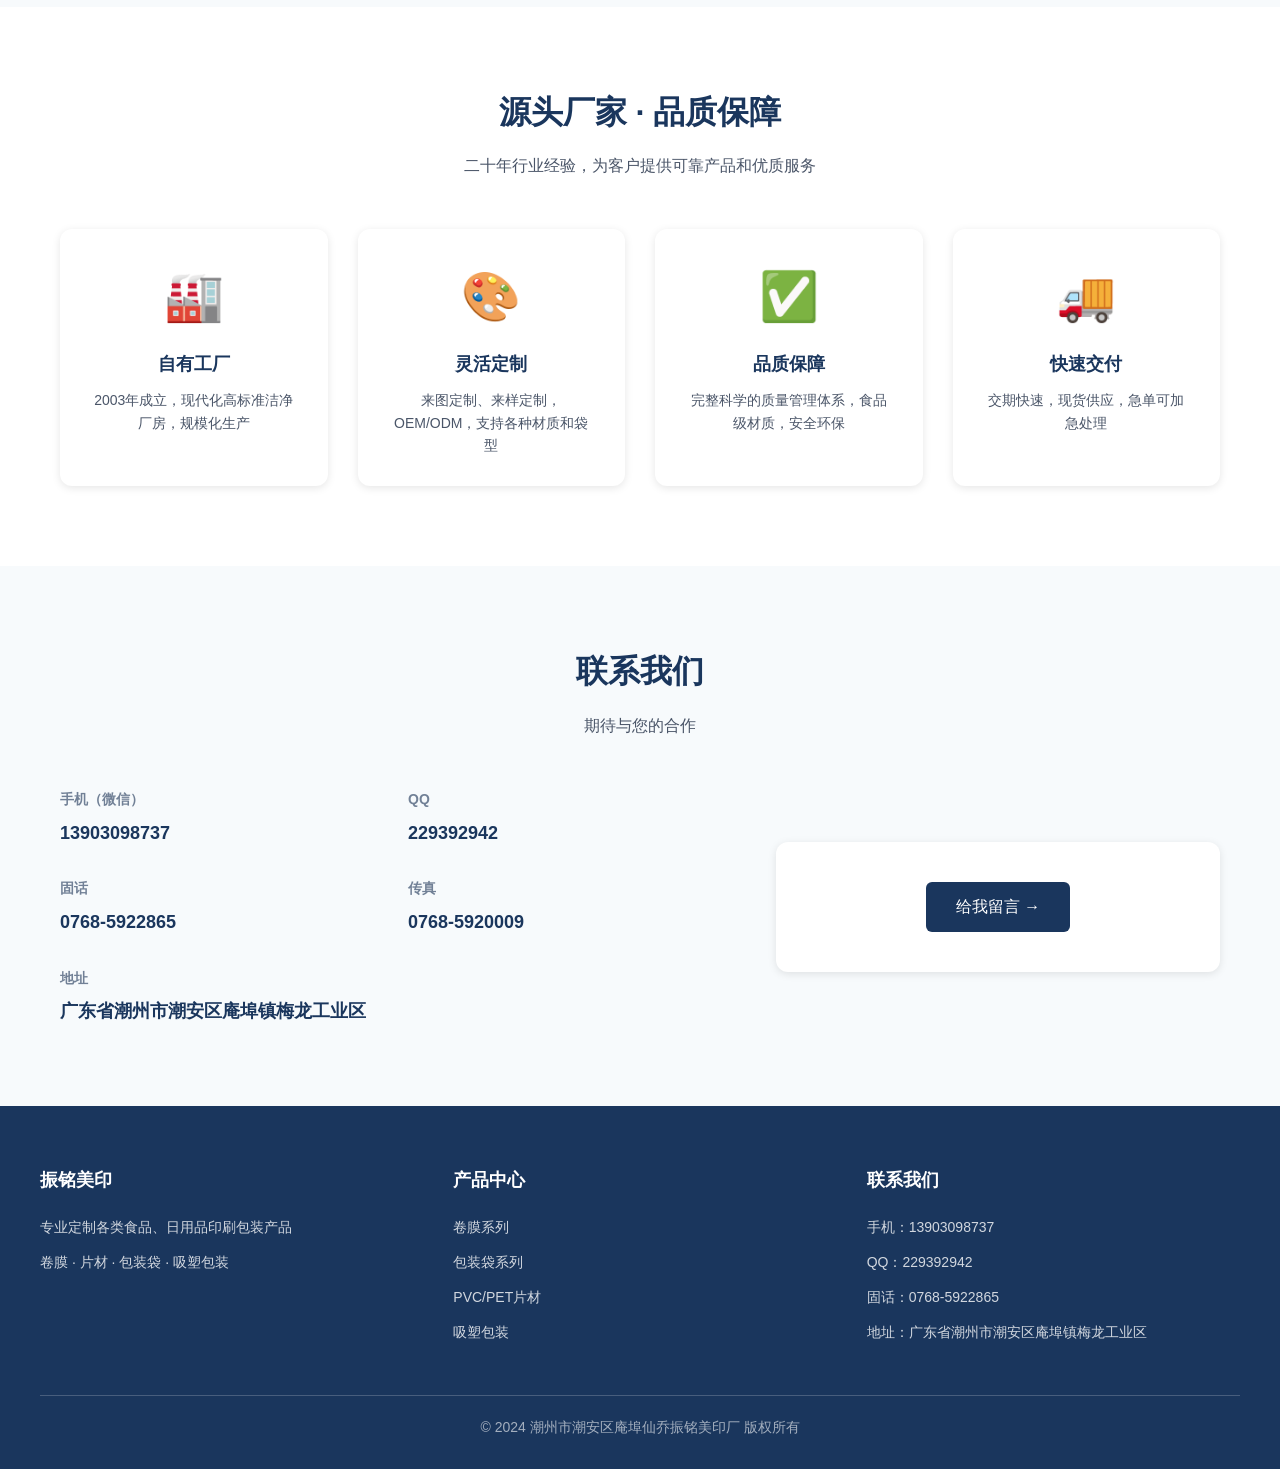
==== commit 4798a7b7: "更新首页内容" ====
--- a/index.html
+++ b/index.html
@@ -1,305 +1,319 @@
-<!DOCTYPE html>
+<!doctype html>
 <html lang="zh-CN">
-<head>
-  <meta charset="UTF-8">
-  <meta name="viewport" content="width=device-width, initial-scale=1.0">
-  <title>振铭美印 - 专业食品包装定制厂家</title>
-  <link rel="stylesheet" href="css/style.css">
-</head>
-<body>
-  <!-- 导航栏 -->
-  <header class="header">
-    <nav class="nav">
-      <a href="index.html" class="logo">
-        <img src="images/logo-new.png" alt="振铭美印" class="logo-img">
-        <span class="logo-text">振铭美印</span>
-      </a>
-      <ul class="nav-menu">
-        <li><a href="index.html" class="active">首页</a></li>
-        <li><a href="products.html">产品中心</a></li>
-        <li><a href="about.html">关于我们</a></li>
-        <li><a href="contact.html">联系我们</a></li>
-      </ul>
-      <div class="menu-toggle">
-        <span></span>
-        <span></span>
-        <span></span>
-      </div>
-    </nav>
-  </header>
-
-  <!-- 首页Banner -->
-  <section class="hero">
-    <div class="container">
-      <div class="hero-content">
-        <h1>振铭美印 · 源头厂家</h1>
-        <p>专业定制各类食品、日用品印刷包装产品</p>
-        <p>卷膜 · 片材 · 包装袋 · 吸塑包装</p>
-        <div class="hero-btns">
-          <a href="products.html" class="btn">查看产品</a>
-          <a href="contact.html" class="btn btn-outline">联系我们</a>
-        </div>
-      </div>
-    </div>
-  </section>
-
-  <!-- 产品分类 -->
-  <section class="section bg-light">
-    <div class="container">
-      <div class="section-title">
-        <h2>产品分类</h2>
-        <p>卷膜 · 片材 · 包装袋 · 吸塑包装 — 全方位包装解决方案</p>
-      </div>
-      <div class="product-grid">
-        <div class="product-card">
-          <div class="product-card-img">🎞️</div>
-          <div class="product-card-content">
-            <h3>卷膜系列</h3>
-            <p>全自动包装机复合食品卷膜，封口膜、盖膜，专业定制，高清印刷，交期快速。</p>
-          </div>
-        </div>
-        <div class="product-card">
-          <div class="product-card-img">📦</div>
-          <div class="product-card-content">
-            <h3>包装袋系列</h3>
-            <p>三边封袋、自立袋、拉链袋、风琴袋、四边封袋、八边封袋、异性袋等，来图来样定制。</p>
-          </div>
-        </div>
-        <div class="product-card">
-          <div class="product-card-img">🃏</div>
-          <div class="product-card-content">
-            <h3>PVC/PET片材</h3>
-            <p>泡罩吸塑包装，专注奇趣蛋、小汽车、冰激凌等多造型定制，专业模具，匠心制造。</p>
-          </div>
-        </div>
-        <div class="product-card">
-          <div class="product-card-img">🍫</div>
-          <div class="product-card-content">
-            <h3>吸塑包装</h3>
-            <p>吸塑玩具糖果巧克力包装，专业模具，别致造型，印刷清晰，品质保障。</p>
-          </div>
-        </div>
-      </div>
-      <div style="text-align: center; margin-top: 40px;">
-        <a href="products.html" class="btn">查看全部产品 →</a>
-      </div>
-    </div>
-  </section>
-
-  <!-- 公司优势 -->
-  <section class="section">
-    <div class="container">
-      <div class="section-title">
-        <h2>源头厂家 · 品质保障</h2>
-        <p>二十年行业经验，为客户提供可靠产品和优质服务</p>
-      </div>
-      <div class="features-grid">
-        <div class="feature-item">
-          <div class="feature-icon">🏭</div>
-          <h3>自有工厂</h3>
-          <p>2003年成立，现代化高标准洁净厂房，规模化生产</p>
-        </div>
-        <div class="feature-item">
-          <div class="feature-icon">🎨</div>
-          <h3>灵活定制</h3>
-          <p>来图定制、来样定制，OEM/ODM，支持各种材质和袋型</p>
-        </div>
-        <div class="feature-item">
-          <div class="feature-icon">✅</div>
-          <h3>品质保障</h3>
-          <p>完整科学的质量管理体系，食品级材质，安全环保</p>
-        </div>
-        <div class="feature-item">
-          <div class="feature-icon">🚚</div>
-          <h3>快速交付</h3>
-          <p>交期快速，现货供应，急单可加急处理</p>
-        </div>
-      </div>
-    </div>
-  </section>
-
-  <!-- 联系方式 -->
-  <section class="section bg-light">
-    <div class="container">
-      <div class="section-title">
-        <h2>联系我们</h2>
-        <p>期待与您的合作</p>
-      </div>
-      <div class="contact-grid">
-        <div class="contact-info">
-          <div class="contact-item">
-            <h4>手机（微信）</h4>
-            <p>13903098737</p>
-          </div>
-          <div class="contact-item">
-            <h4>QQ</h4>
-            <p>229392942</p>
-          </div>
-          <div class="contact-item">
-            <h4>固话</h4>
-            <p>0768-5922865</p>
-          </div>
-          <div class="contact-item">
-            <h4>传真</h4>
-            <p>0768-5920009</p>
-          </div>
-          <div class="contact-item" style="grid-column: span 2;">
-            <h4>地址</h4>
-            <p>广东省潮州市潮安区庵埠镇梅龙工业区</p>
-          </div>
-        </div>
-        <div class="contact-form-wrapper">
-          <a href="contact.html" class="btn">给我留言 →</a>
-        </div>
-      </div>
-    </div>
-  </section>
-
-  <!-- 页脚 -->
-  <footer class="footer">
-    <div class="footer-content">
-      <div class="footer-section">
-        <h3>振铭美印</h3>
-        <p>专业定制各类食品、日用品印刷包装产品</p>
-        <p>卷膜 · 片材 · 包装袋 · 吸塑包装</p>
-      </div>
-      <div class="footer-section">
-        <h3>产品中心</h3>
-        <ul>
-          <li>卷膜系列</li>
-          <li>包装袋系列</li>
-          <li>PVC/PET片材</li>
-          <li>吸塑包装</li>
-        </ul>
-      </div>
-      <div class="footer-section">
-        <h3>联系我们</h3>
-        <ul>
-          <li>手机：13903098737</li>
-          <li>QQ：229392942</li>
-          <li>固话：0768-5922865</li>
-          <li>地址：广东省潮州市潮安区庵埠镇梅龙工业区</li>
-        </ul>
-      </div>
-    </div>
-    <div class="footer-bottom">
-      <p>© 2024 潮州市潮安区庵埠仙乔振铭美印厂 版权所有</p>
-    </div>
-  </footer>
-
-  <style>
-    /* Hero区域 */
-    .hero {
-      background: linear-gradient(135deg, #1a365d 0%, #2c5282 100%);
-      color: white;
-      padding: 180px 20px 100px;
-      text-align: center;
-    }
-    .hero-content h1 {
-      font-size: 42px;
-      margin-bottom: 20px;
-    }
-    .hero-content p {
-      font-size: 18px;
-      margin-bottom: 10px;
-      opacity: 0.9;
-    }
-    .hero-btns {
-      margin-top: 30px;
-      display: flex;
-      gap: 15px;
-      justify-content: center;
-    }
-    .hero .btn-outline {
-      border-color: white;
-      color: white;
-    }
-    .hero .btn-outline:hover {
-      background: white;
-      color: #1a365d;
-    }
-
-    /* 特性网格 */
-    .features-grid {
-      display: grid;
-      grid-template-columns: repeat(auto-fit, minmax(240px, 1fr));
-      gap: 30px;
-    }
-    .feature-item {
-      text-align: center;
-      padding: 30px;
-      background: var(--bg-white);
-      border-radius: 12px;
-      box-shadow: var(--shadow);
-    }
-    .feature-icon {
-      font-size: 48px;
-      margin-bottom: 15px;
-    }
-    .feature-item h3 {
-      font-size: 18px;
-      color: var(--primary-color);
-      margin-bottom: 10px;
-    }
-    .feature-item p {
-      font-size: 14px;
-      color: var(--text-gray);
-    }
-
-    /* 联系信息 */
-    .contact-grid {
-      display: grid;
-      grid-template-columns: 1.5fr 1fr;
-      gap: 50px;
-      align-items: center;
-    }
-    .contact-info {
-      display: grid;
-      grid-template-columns: 1fr 1fr;
-      gap: 30px;
-    }
-    .contact-item h4 {
-      font-size: 14px;
-      color: var(--text-light);
-      margin-bottom: 8px;
-    }
-    .contact-item p {
-      font-size: 18px;
-      color: var(--primary-color);
-      font-weight: 600;
-    }
-    .contact-form-wrapper {
-      text-align: center;
-      padding: 40px;
-      background: var(--bg-white);
-      border-radius: 12px;
-      box-shadow: var(--shadow);
-    }
-
-    @media (max-width: 768px) {
-      .hero-content h1 {
-        font-size: 28px;
-      }
-      .hero-btns {
-        flex-direction: column;
-        align-items: center;
-      }
-      .contact-grid {
-        grid-template-columns: 1fr;
-      }
-      .contact-info {
-        grid-template-columns: 1fr;
-      }
-      .contact-item {
-        grid-column: span 1 !important;
-      }
-    }
-
-    .bg-light {
-      background-color: var(--bg-light);
-    }
-  </style>
-
-  <script src="js/main.js"></script>
-</body>
+    <head>
+        <meta charset="UTF-8" />
+        <meta name="viewport" content="width=device-width, initial-scale=1.0" />
+        <title>振铭美印 - 专业食品包装定制厂家</title>
+        <link rel="stylesheet" href="css/style.css" />
+    </head>
+    <body>
+        <!-- 导航栏 -->
+        <header class="header">
+            <nav class="nav">
+                <a href="index.html" class="logo">
+                    <img
+                        src="images/logo-new.png"
+                        alt="振铭美印"
+                        class="logo-img"
+                    />
+                    <span class="logo-text">振铭美印</span>
+                </a>
+                <ul class="nav-menu">
+                    <li><a href="index.html" class="active">首页</a></li>
+                    <li><a href="products.html">产品中心</a></li>
+                    <li><a href="about.html">关于我们</a></li>
+                    <li><a href="contact.html">联系我们</a></li>
+                </ul>
+                <div class="menu-toggle">
+                    <span></span>
+                    <span></span>
+                    <span></span>
+                </div>
+            </nav>
+        </header>
+
+        <!-- 首页Banner -->
+        <section class="hero">
+            <div class="container">
+                <div class="hero-content">
+                    <h1>振铭美印 · 源头厂家</h1>
+                    <p>专业定制各类食品、日用品印刷包装产品</p>
+                    <p>卷膜 · 片材 · 包装袋 · 吸塑包装等</p>
+                    <div class="hero-btns">
+                        <a href="products.html" class="btn">查看产品</a>
+                        <a href="contact.html" class="btn btn-outline"
+                            >联系我们</a
+                        >
+                    </div>
+                </div>
+            </div>
+        </section>
+
+        <!-- 产品分类 -->
+        <section class="section bg-light">
+            <div class="container">
+                <div class="section-title">
+                    <h2>产品分类</h2>
+                    <p>卷膜 · 片材 · 包装袋 · 吸塑包装 — 全方位包装解决方案</p>
+                </div>
+                <div class="product-grid">
+                    <div class="product-card">
+                        <div class="product-card-img">🎞️</div>
+                        <div class="product-card-content">
+                            <h3>卷膜系列</h3>
+                            <p>
+                                全自动包装机复合食品卷膜，封口膜、盖膜，专业定制，高清印刷，交期快速。
+                            </p>
+                        </div>
+                    </div>
+                    <div class="product-card">
+                        <div class="product-card-img">📦</div>
+                        <div class="product-card-content">
+                            <h3>包装袋系列</h3>
+                            <p>
+                                三边封袋、自立袋、拉链袋、风琴袋、四边封袋、八边封袋、异性袋等，来图来样定制。
+                            </p>
+                        </div>
+                    </div>
+                    <div class="product-card">
+                        <div class="product-card-img">🃏</div>
+                        <div class="product-card-content">
+                            <h3>PVC/PET片材</h3>
+                            <p>
+                                泡罩吸塑包装，专注奇趣蛋、小汽车、冰激凌等多造型定制，专业模具，匠心制造。
+                            </p>
+                        </div>
+                    </div>
+                    <div class="product-card">
+                        <div class="product-card-img">🍫</div>
+                        <div class="product-card-content">
+                            <h3>吸塑包装</h3>
+                            <p>
+                                吸塑玩具糖果巧克力包装，专业模具，别致造型，印刷清晰，品质保障。
+                            </p>
+                        </div>
+                    </div>
+                </div>
+                <div style="text-align: center; margin-top: 40px">
+                    <a href="products.html" class="btn">查看全部产品 →</a>
+                </div>
+            </div>
+        </section>
+
+        <!-- 公司优势 -->
+        <section class="section">
+            <div class="container">
+                <div class="section-title">
+                    <h2>源头厂家 · 品质保障</h2>
+                    <p>二十年行业经验，为客户提供可靠产品和优质服务</p>
+                </div>
+                <div class="features-grid">
+                    <div class="feature-item">
+                        <div class="feature-icon">🏭</div>
+                        <h3>自有工厂</h3>
+                        <p>2003年成立，现代化高标准洁净厂房，规模化生产</p>
+                    </div>
+                    <div class="feature-item">
+                        <div class="feature-icon">🎨</div>
+                        <h3>灵活定制</h3>
+                        <p>来图定制、来样定制，OEM/ODM，支持各种材质和袋型</p>
+                    </div>
+                    <div class="feature-item">
+                        <div class="feature-icon">✅</div>
+                        <h3>品质保障</h3>
+                        <p>完整科学的质量管理体系，食品级材质，安全环保</p>
+                    </div>
+                    <div class="feature-item">
+                        <div class="feature-icon">🚚</div>
+                        <h3>快速交付</h3>
+                        <p>交期快速，现货供应，急单可加急处理</p>
+                    </div>
+                </div>
+            </div>
+        </section>
+
+        <!-- 联系方式 -->
+        <section class="section bg-light">
+            <div class="container">
+                <div class="section-title">
+                    <h2>联系我们</h2>
+                    <p>期待与您的合作</p>
+                </div>
+                <div class="contact-grid">
+                    <div class="contact-info">
+                        <div class="contact-item">
+                            <h4>手机（微信）</h4>
+                            <p>13903098737</p>
+                        </div>
+                        <div class="contact-item">
+                            <h4>QQ</h4>
+                            <p>229392942</p>
+                        </div>
+                        <div class="contact-item">
+                            <h4>固话</h4>
+                            <p>0768-5922865</p>
+                        </div>
+                        <div class="contact-item">
+                            <h4>传真</h4>
+                            <p>0768-5920009</p>
+                        </div>
+                        <div class="contact-item" style="grid-column: span 2">
+                            <h4>地址</h4>
+                            <p>广东省潮州市潮安区庵埠镇梅龙工业区</p>
+                        </div>
+                    </div>
+                    <div class="contact-form-wrapper">
+                        <a href="contact.html" class="btn">给我留言 →</a>
+                    </div>
+                </div>
+            </div>
+        </section>
+
+        <!-- 页脚 -->
+        <footer class="footer">
+            <div class="footer-content">
+                <div class="footer-section">
+                    <h3>振铭美印</h3>
+                    <p>专业定制各类食品、日用品印刷包装产品</p>
+                    <p>卷膜 · 片材 · 包装袋 · 吸塑包装</p>
+                </div>
+                <div class="footer-section">
+                    <h3>产品中心</h3>
+                    <ul>
+                        <li>卷膜系列</li>
+                        <li>包装袋系列</li>
+                        <li>PVC/PET片材</li>
+                        <li>吸塑包装</li>
+                    </ul>
+                </div>
+                <div class="footer-section">
+                    <h3>联系我们</h3>
+                    <ul>
+                        <li>手机：13903098737</li>
+                        <li>QQ：229392942</li>
+                        <li>固话：0768-5922865</li>
+                        <li>地址：广东省潮州市潮安区庵埠镇梅龙工业区</li>
+                    </ul>
+                </div>
+            </div>
+            <div class="footer-bottom">
+                <p>© 2024 潮州市潮安区庵埠仙乔振铭美印厂 版权所有</p>
+            </div>
+        </footer>
+
+        <style>
+            /* Hero区域 */
+            .hero {
+                background: linear-gradient(135deg, #1a365d 0%, #2c5282 100%);
+                color: white;
+                padding: 180px 20px 100px;
+                text-align: center;
+            }
+            .hero-content h1 {
+                font-size: 42px;
+                margin-bottom: 20px;
+            }
+            .hero-content p {
+                font-size: 18px;
+                margin-bottom: 10px;
+                opacity: 0.9;
+            }
+            .hero-btns {
+                margin-top: 30px;
+                display: flex;
+                gap: 15px;
+                justify-content: center;
+            }
+            .hero .btn-outline {
+                border-color: white;
+                color: white;
+            }
+            .hero .btn-outline:hover {
+                background: white;
+                color: #1a365d;
+            }
+
+            /* 特性网格 */
+            .features-grid {
+                display: grid;
+                grid-template-columns: repeat(auto-fit, minmax(240px, 1fr));
+                gap: 30px;
+            }
+            .feature-item {
+                text-align: center;
+                padding: 30px;
+                background: var(--bg-white);
+                border-radius: 12px;
+                box-shadow: var(--shadow);
+            }
+            .feature-icon {
+                font-size: 48px;
+                margin-bottom: 15px;
+            }
+            .feature-item h3 {
+                font-size: 18px;
+                color: var(--primary-color);
+                margin-bottom: 10px;
+            }
+            .feature-item p {
+                font-size: 14px;
+                color: var(--text-gray);
+            }
+
+            /* 联系信息 */
+            .contact-grid {
+                display: grid;
+                grid-template-columns: 1.5fr 1fr;
+                gap: 50px;
+                align-items: center;
+            }
+            .contact-info {
+                display: grid;
+                grid-template-columns: 1fr 1fr;
+                gap: 30px;
+            }
+            .contact-item h4 {
+                font-size: 14px;
+                color: var(--text-light);
+                margin-bottom: 8px;
+            }
+            .contact-item p {
+                font-size: 18px;
+                color: var(--primary-color);
+                font-weight: 600;
+            }
+            .contact-form-wrapper {
+                text-align: center;
+                padding: 40px;
+                background: var(--bg-white);
+                border-radius: 12px;
+                box-shadow: var(--shadow);
+            }
+
+            @media (max-width: 768px) {
+                .hero-content h1 {
+                    font-size: 28px;
+                }
+                .hero-btns {
+                    flex-direction: column;
+                    align-items: center;
+                }
+                .contact-grid {
+                    grid-template-columns: 1fr;
+                }
+                .contact-info {
+                    grid-template-columns: 1fr;
+                }
+                .contact-item {
+                    grid-column: span 1 !important;
+                }
+            }
+
+            .bg-light {
+                background-color: var(--bg-light);
+            }
+        </style>
+
+        <script src="js/main.js"></script>
+    </body>
 </html>
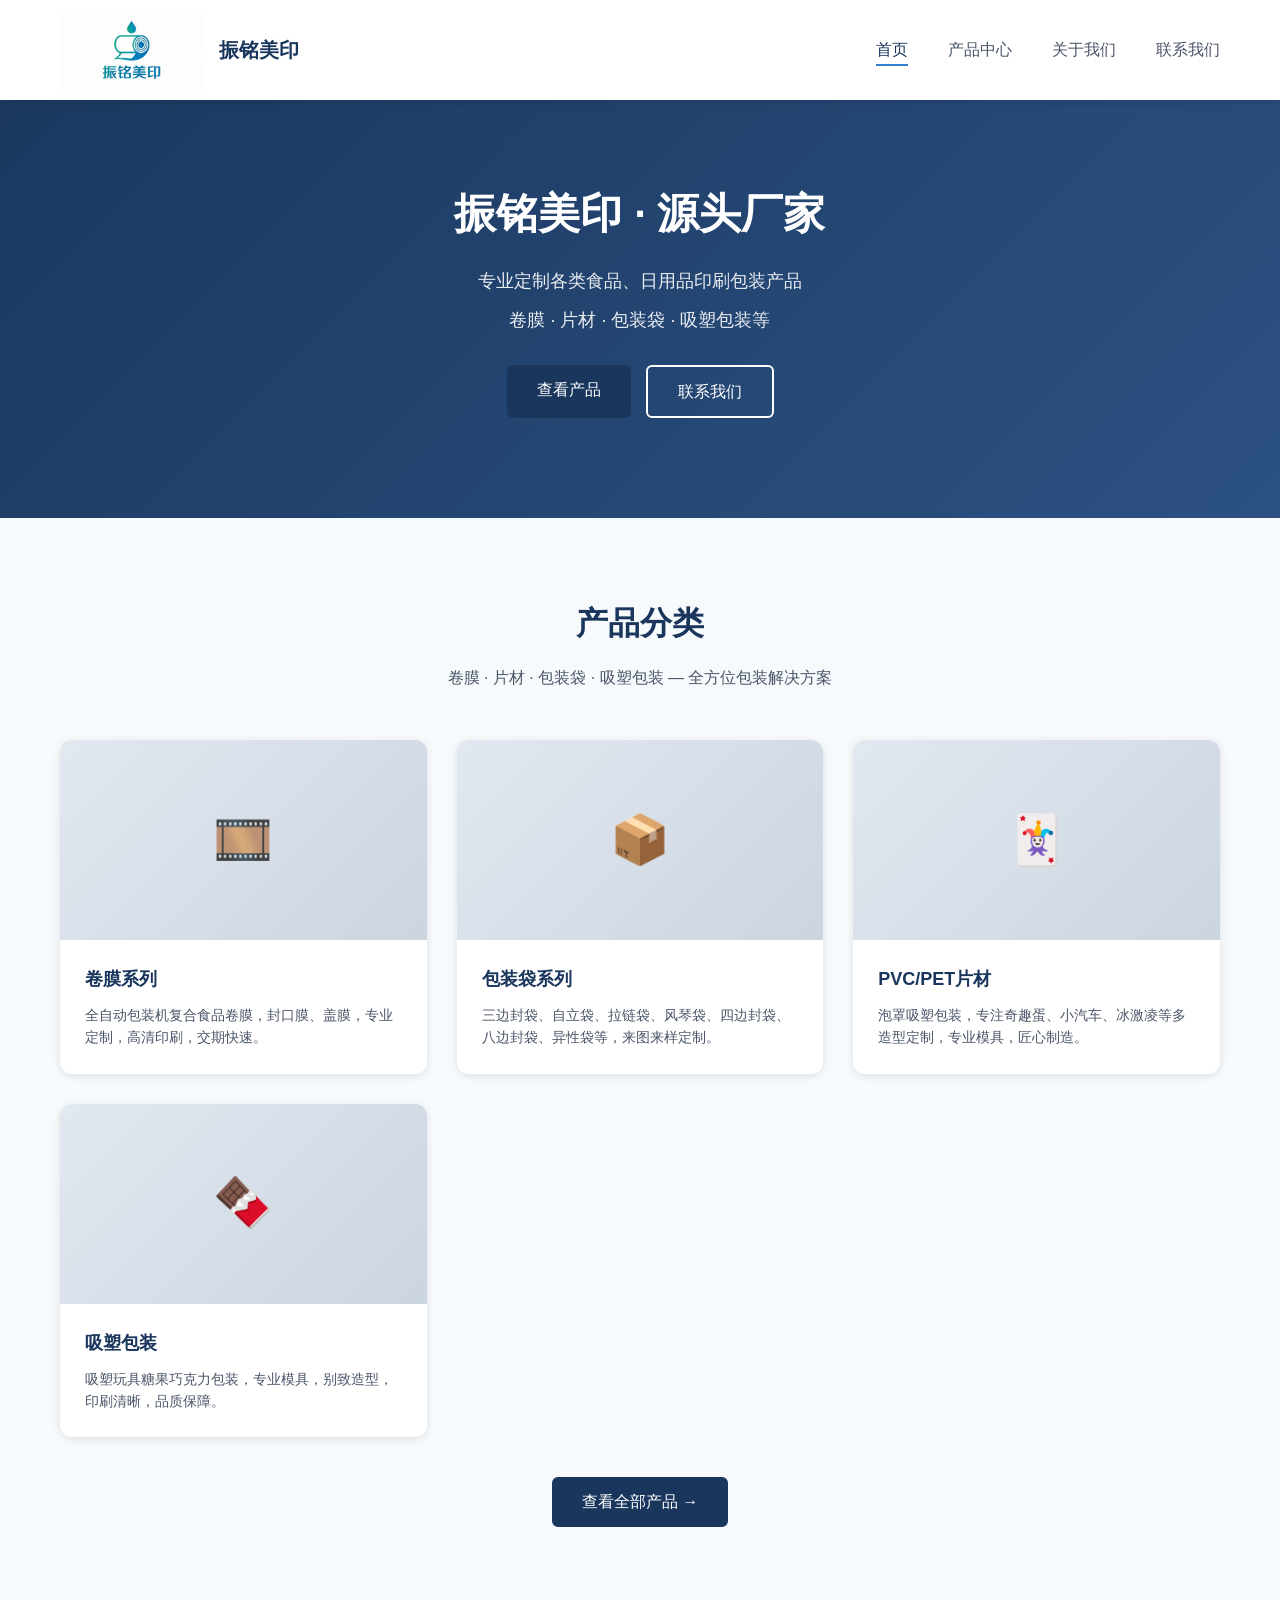
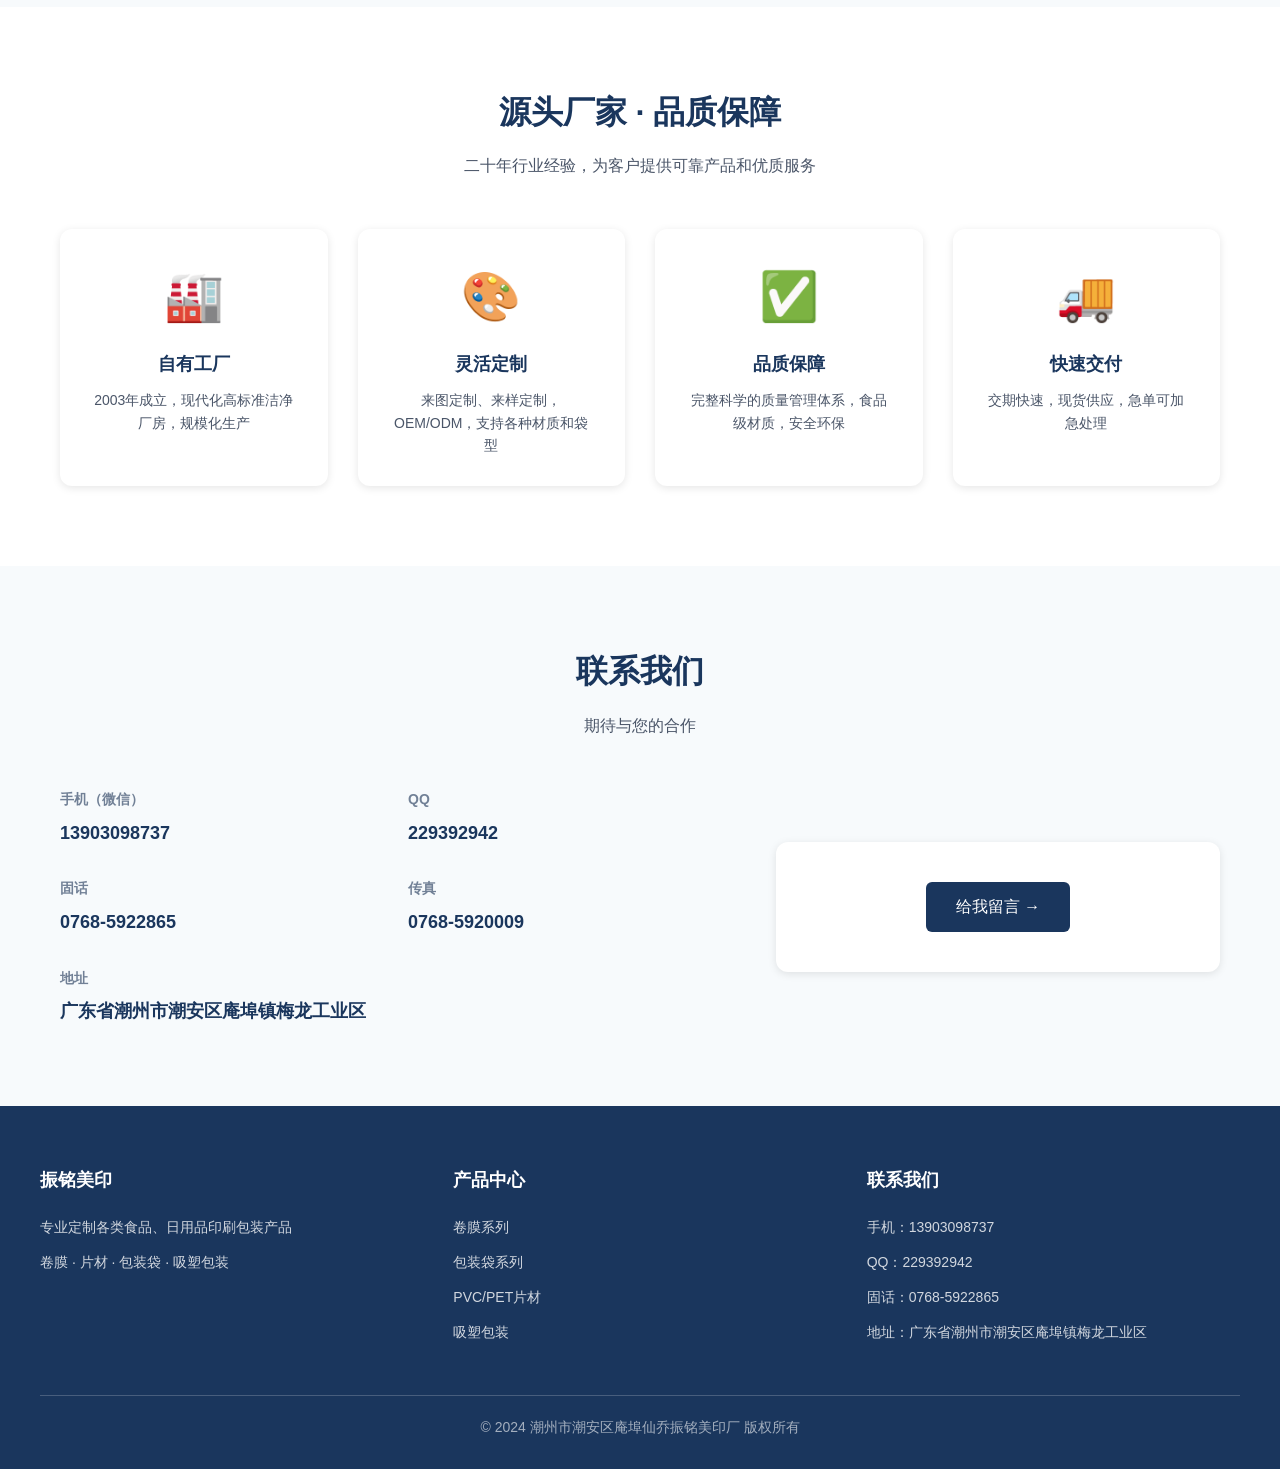
==== commit 6efc6d65: "将 logo 更换为 JPG 格式以减小文件体积 - 新增 logo-new.jpg (214KB) - 更新所有页面引用从 logo-new.png 改为 logo-new.jpg - 原 PNG " ====
--- a/index.html
+++ b/index.html
@@ -12,7 +12,7 @@
             <nav class="nav">
                 <a href="index.html" class="logo">
                     <img
-                        src="images/logo-new.png"
+                        src="images/logo-new.jpg"
                         alt="振铭美印"
                         class="logo-img"
                     />
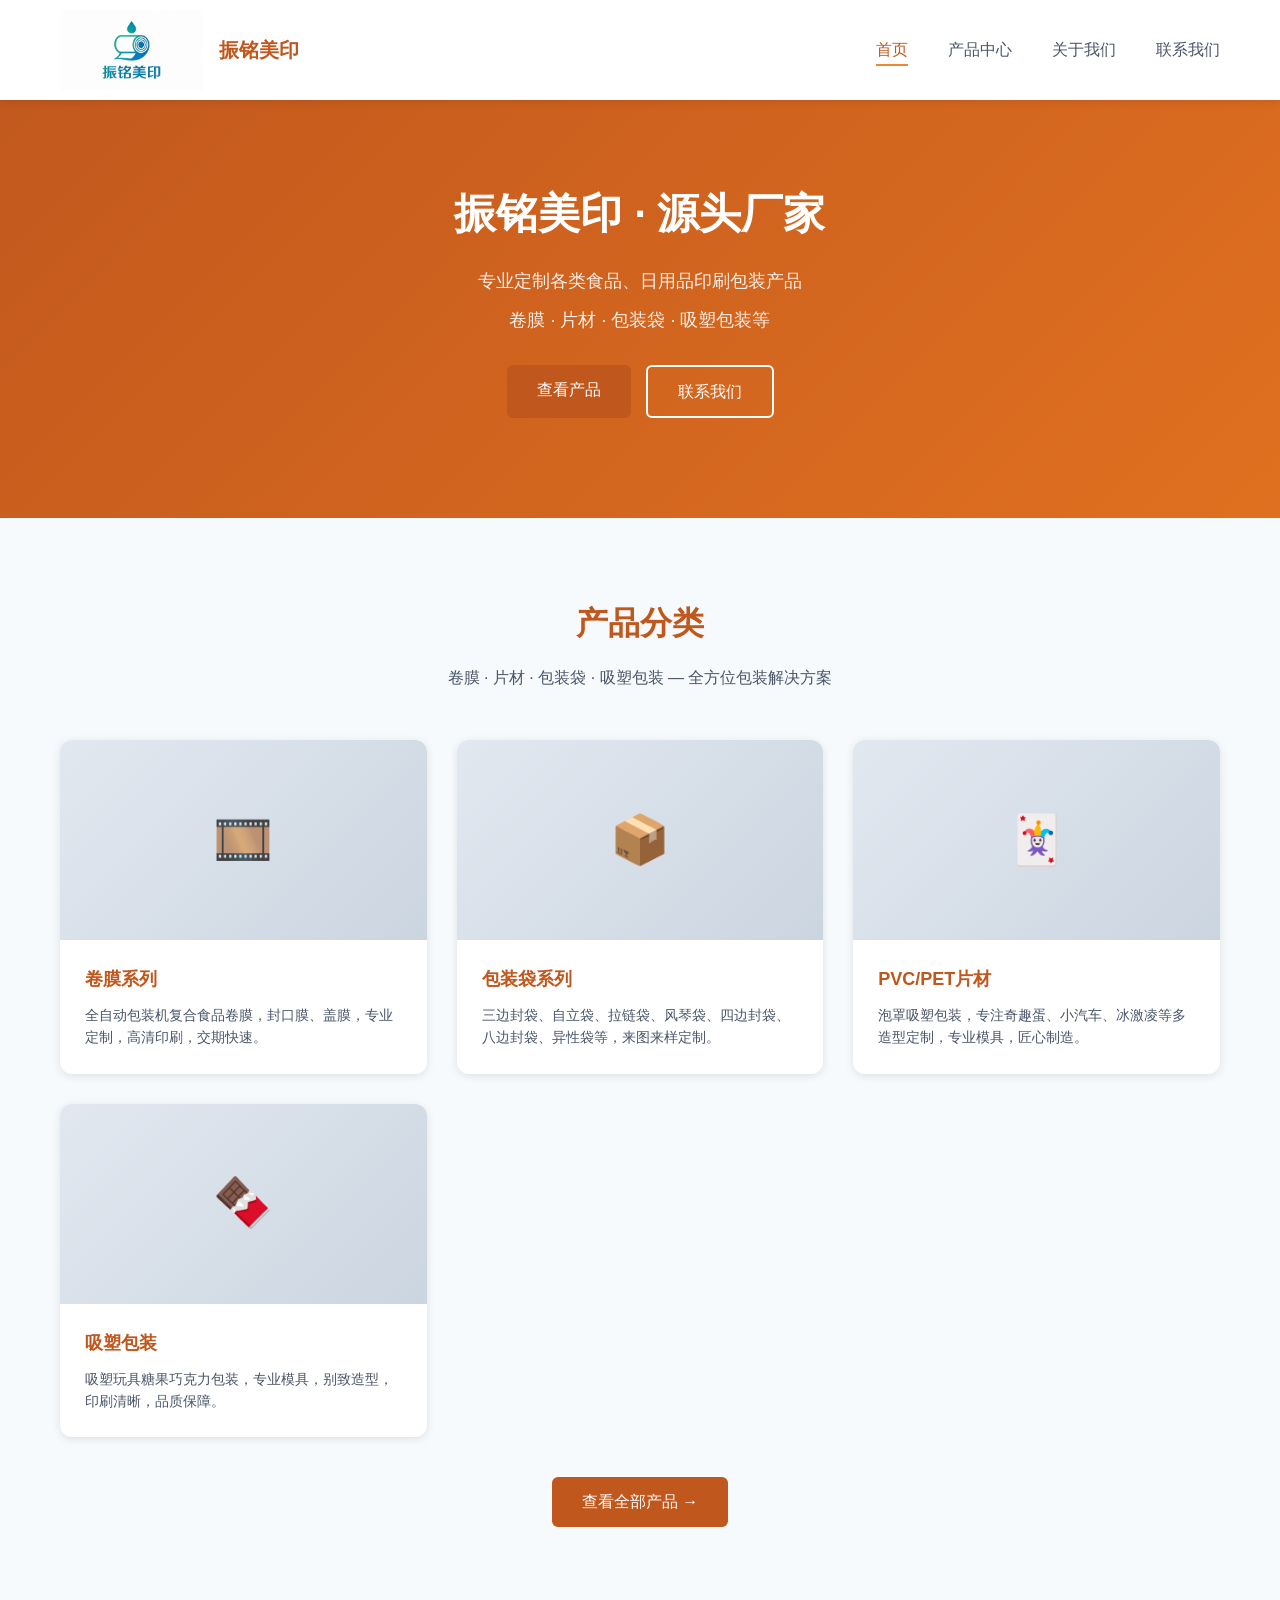
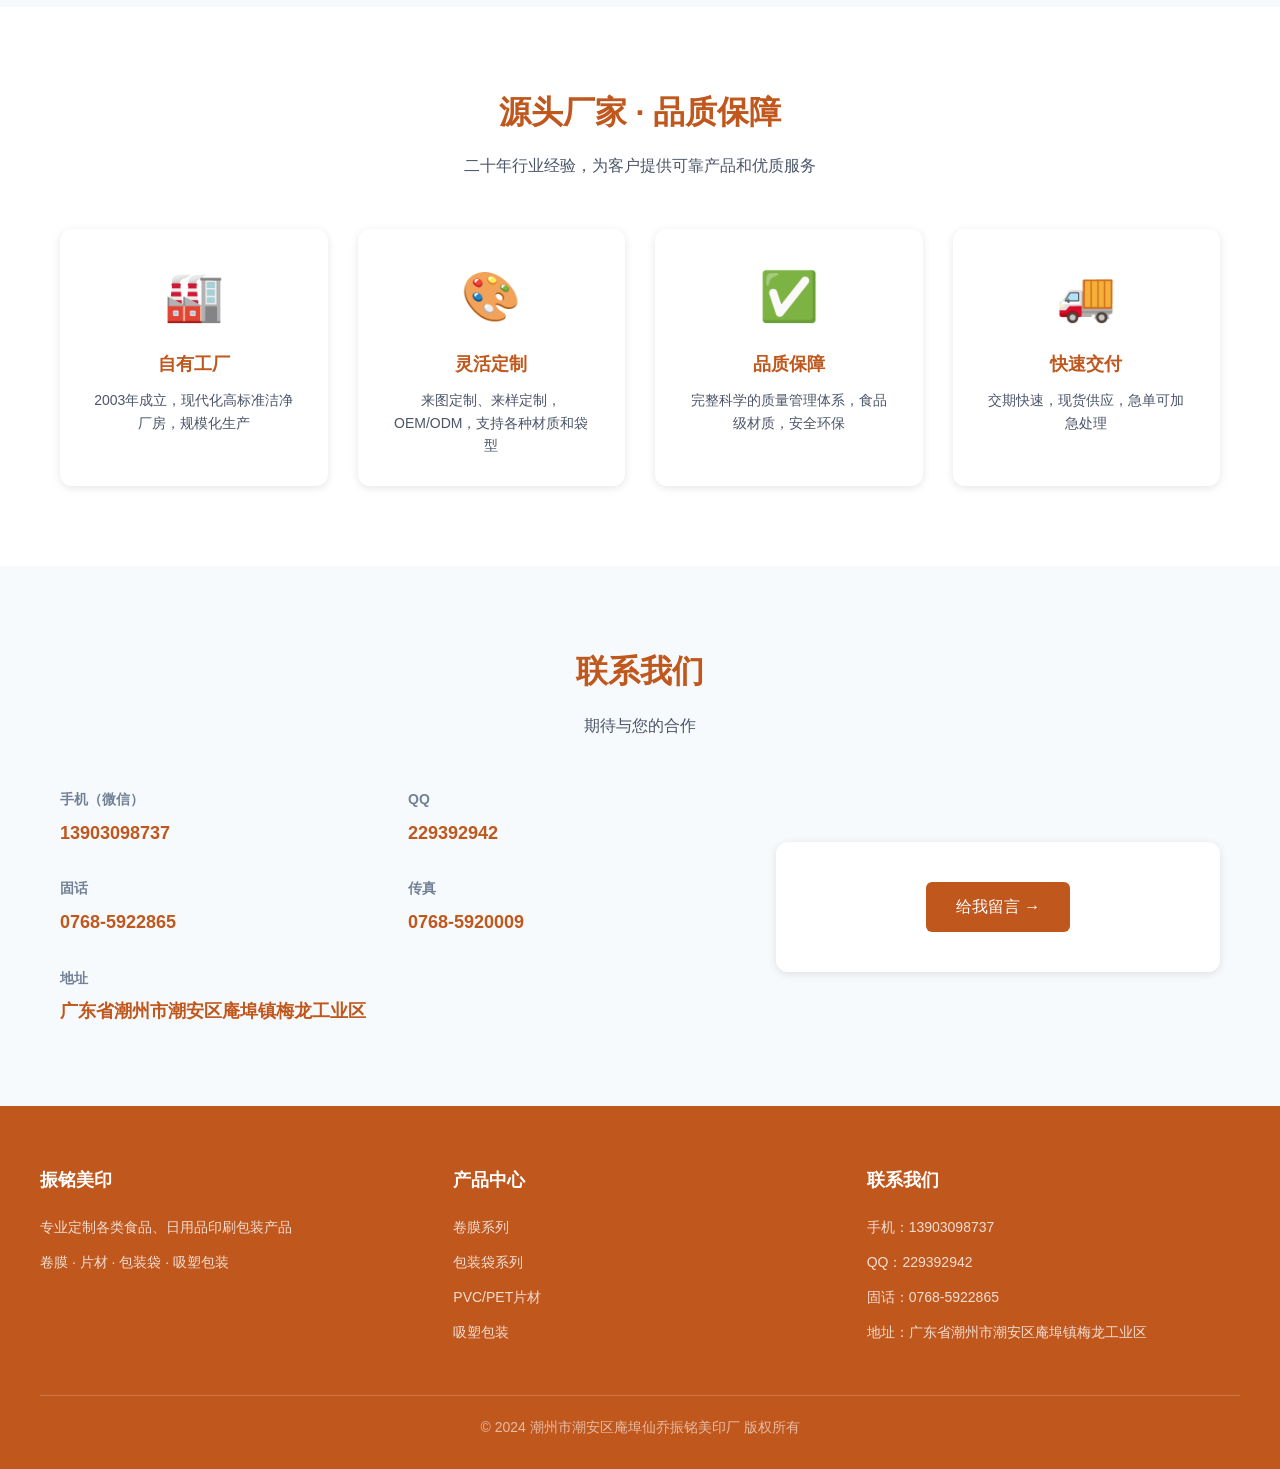
==== commit d466bf0c: "修复首页内联样式中的蓝色为橙色 Co-Authored-By: Claude Opus 4.6 <noreply@anthropic.com>" ====
--- a/index.html
+++ b/index.html
@@ -204,7 +204,7 @@
         <style>
             /* Hero区域 */
             .hero {
-                background: linear-gradient(135deg, #1a365d 0%, #2c5282 100%);
+                background: linear-gradient(135deg, #c0571d 0%, #e07020 100%);
                 color: white;
                 padding: 180px 20px 100px;
                 text-align: center;
@@ -230,7 +230,7 @@
             }
             .hero .btn-outline:hover {
                 background: white;
-                color: #1a365d;
+                color: #c0571d;
             }
 
             /* 特性网格 */
--- a/css/style.css
+++ b/css/style.css
@@ -6,10 +6,10 @@
 }
 
 :root {
-  --primary-color: #1a365d;
-  --primary-light: #2c5282;
+  --primary-color: #c0571d;
+  --primary-light: #e07020;
   --secondary-color: #4a5568;
-  --accent-color: #3182ce;
+  --accent-color: #ed8936;
   --bg-light: #f7fafc;
   --bg-white: #ffffff;
   --text-dark: #1a202c;
